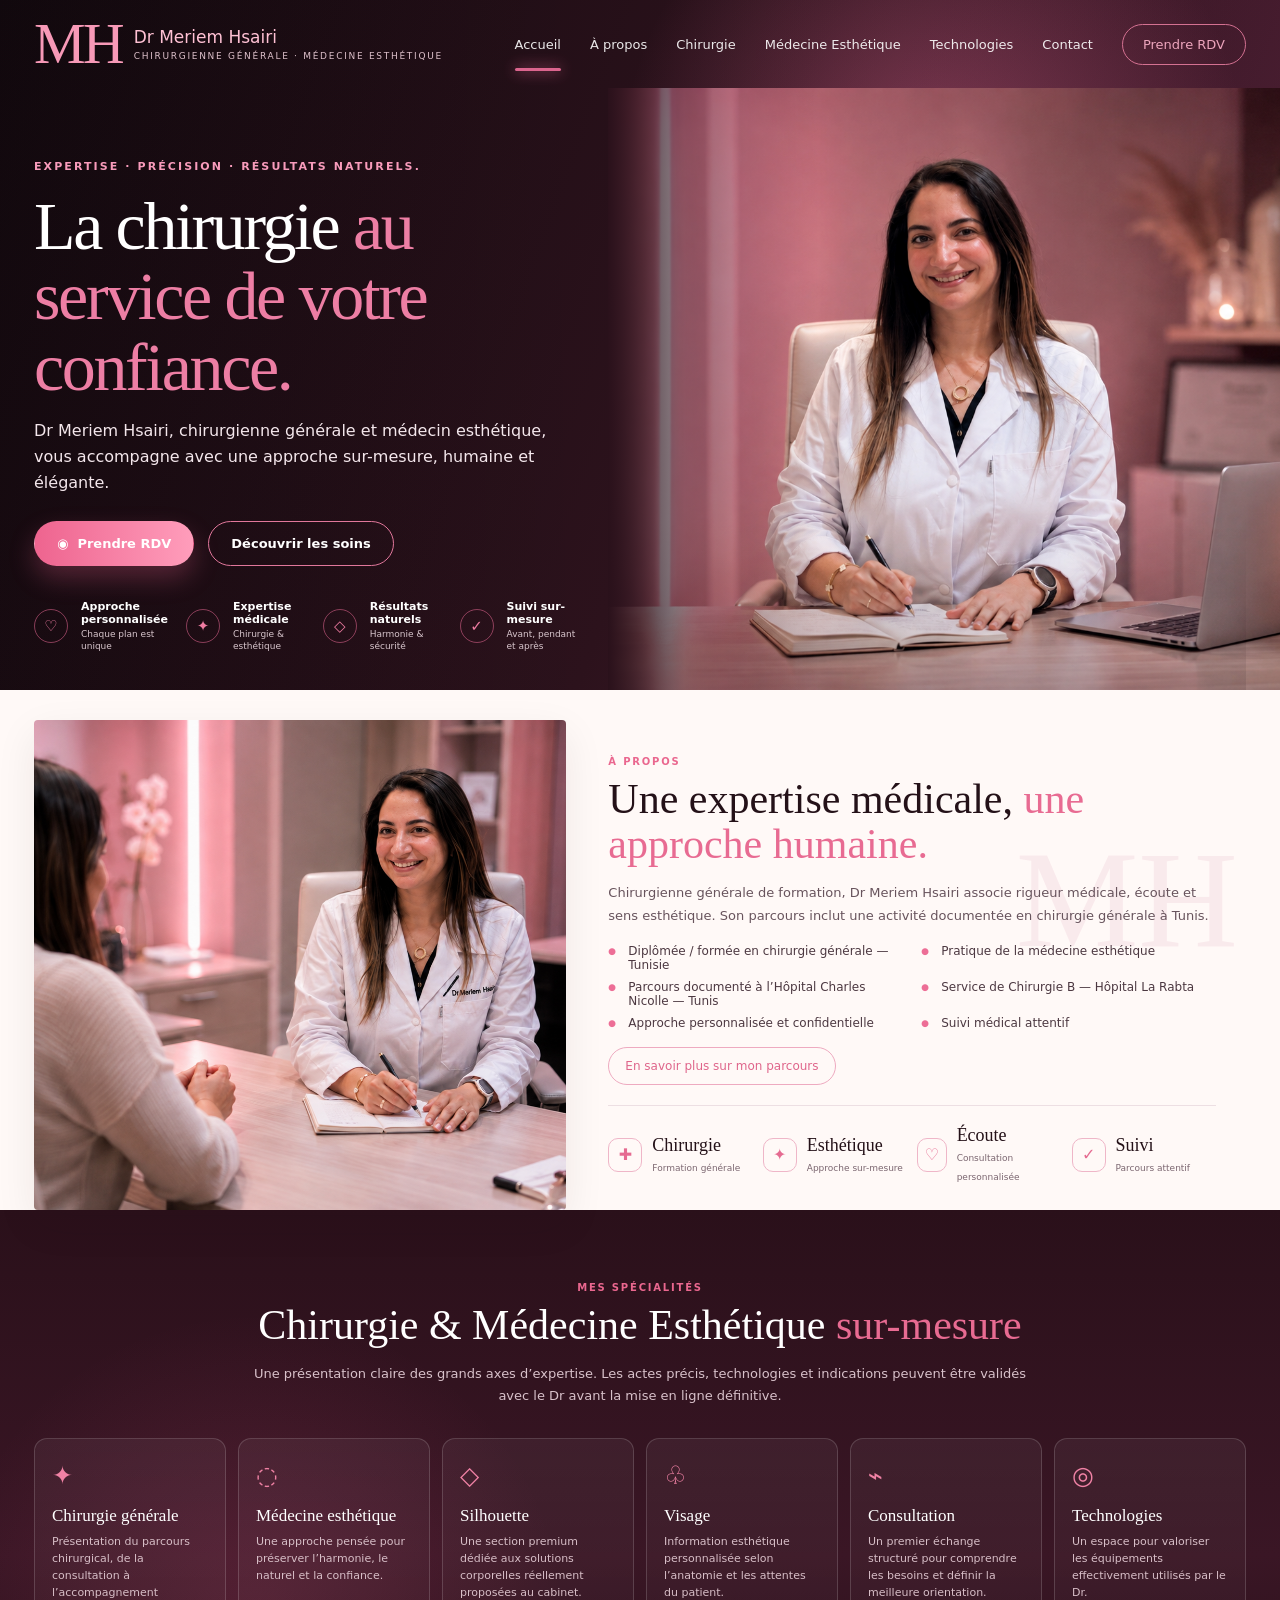
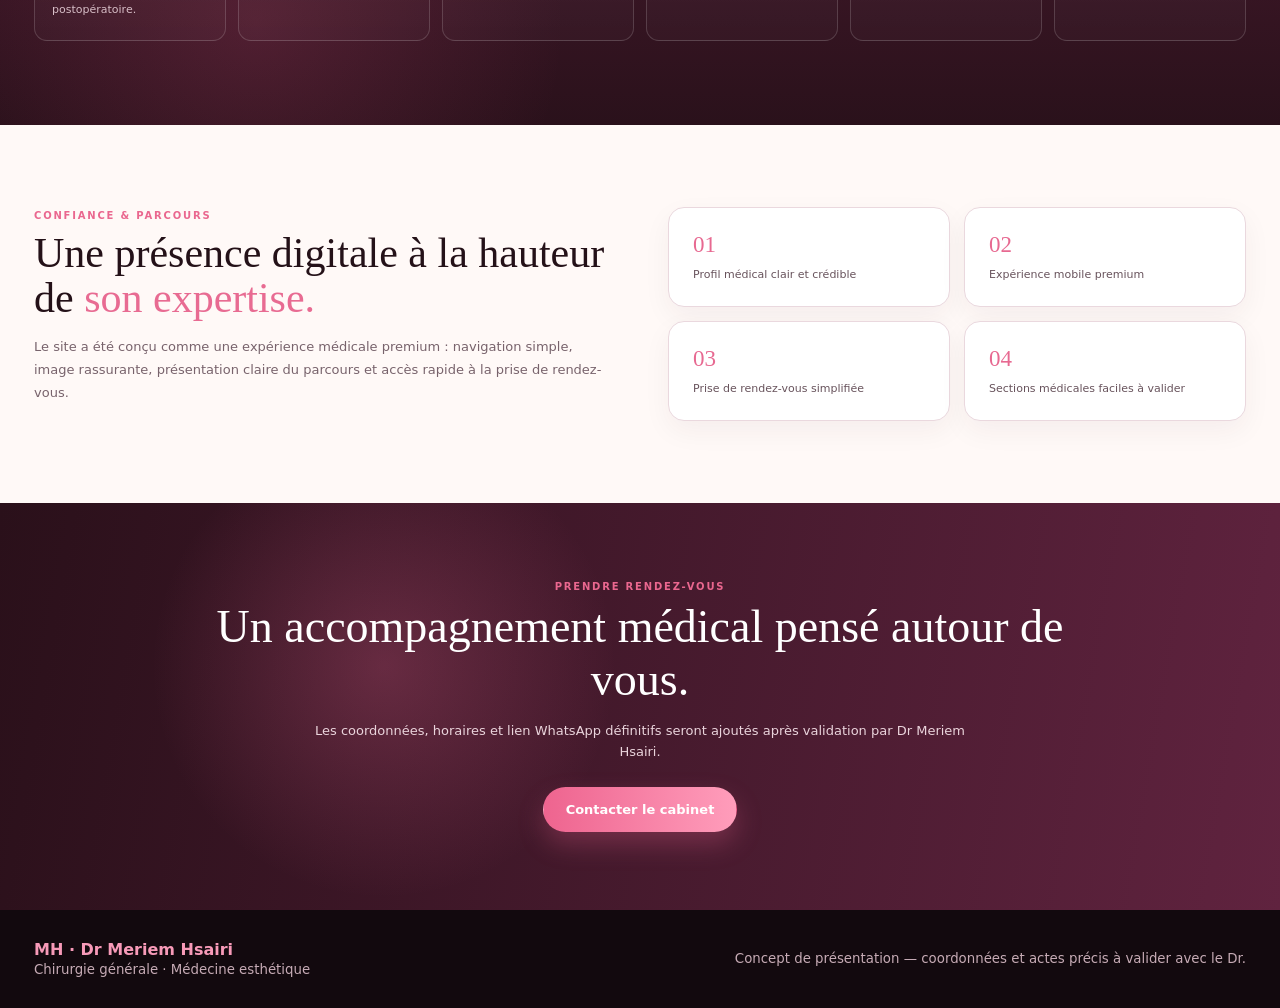
==== index.html @ ee2c2909 "Add Dr Meriem static website" ====
<!doctype html><html lang="fr"><head><meta charset="utf-8" /><meta name="viewport" content="width=device-width,initial-scale=1" /><meta name="theme-color" content="#1b0d13" /><title>Dr Meriem Hsairi — Chirurgie & Médecine Esthétique</title><meta name="description" content="Présentation premium de Dr Meriem Hsairi, chirurgie générale et médecine esthétique." /><style>:root{--bg:#180b11;--wine:#2a101a;--wine2:#3b1626;--pink:#ef6f9b;--pink2:#ff9dbb;--blush:#fff7f5;--ink:#241118;--muted:#79656e;--line:#ead9df}*{box-sizing:border-box}html{scroll-behavior:smooth}body{margin:0;background:var(--blush);color:var(--ink);font-family:Inter,ui-sans-serif,system-ui,-apple-system,BlinkMacSystemFont,"Segoe UI",sans-serif}a{color:inherit;text-decoration:none}button{font:inherit}.serif,h1,h2,h3{font-family:Georgia,"Times New Roman",serif;font-weight:500}.shell{max-width:1420px;margin:auto;padding:0 34px}.hero{min-height:690px;background:radial-gradient(circle at 73% 23%,rgba(239,111,155,.42),transparent 29%),linear-gradient(110deg,#12090e 0%,#2c121c 54%,#5a243c 100%);color:#fff;position:relative;overflow:hidden}.hero:before{content:"";position:absolute;inset:0;background:linear-gradient(90deg,rgba(10,4,8,.15),transparent 48%,rgba(10,4,8,.08));pointer-events:none}.nav{height:88px;display:flex;align-items:center;justify-content:space-between;position:relative;z-index:4}.brand{display:flex;align-items:center;gap:12px}.mh{font:58px/1 Georgia,serif;color:#f799b7;letter-spacing:-.05em}.brand-title{font-size:17px;color:#ffc1d4}.brand-sub{font-size:9px;letter-spacing:.19em;color:#dec1cb;margin-top:4px}.navlinks{display:flex;align-items:center;gap:29px;font-size:13px}.navlinks a{opacity:.9;position:relative}.navlinks a:hover{opacity:1}.navlinks a:first-child:after{content:"";position:absolute;left:0;right:0;bottom:-19px;height:3px;border-radius:99px;background:var(--pink);box-shadow:0 0 14px var(--pink)}.nav-cta{border:1px solid #e47b9d;border-radius:999px;padding:12px 20px;color:#ffb4cc!important}.hero-grid{display:grid;grid-template-columns:.93fr 1.07fr;gap:20px;align-items:end;min-height:602px;position:relative;z-index:2}.hero-copy{padding:60px 0 38px}.eyebrow{font-size:11px;letter-spacing:.19em;text-transform:uppercase;color:#f89bbb;font-weight:800}.hero h1{font-size:68px;line-height:1.03;max-width:640px;margin:18px 0 16px;letter-spacing:-.035em}.hero h1 span{color:#ed7ea4}.lead{font-size:16px;line-height:1.65;color:#f4e7ec;max-width:520px;margin:0}.actions{display:flex;gap:14px;flex-wrap:wrap;margin:24px 0 34px}.btn{border-radius:999px;padding:14px 22px;border:1px solid transparent;cursor:pointer;font-weight:750;font-size:13px;display:inline-flex;align-items:center;justify-content:center;transition:.25s}.btn:hover{transform:translateY(-2px)}.primary{color:white;background:linear-gradient(90deg,#ee648f,#ff9dbb);box-shadow:0 12px 26px rgba(238,100,143,.28)}.outline{border-color:#e1779b;color:white;background:transparent}.proofs{display:grid;grid-template-columns:repeat(4,1fr);gap:8px;max-width:700px}.proof{display:grid;grid-template-columns:38px 1fr;gap:9px;align-items:center;padding-right:10px}.proof-ico{width:34px;height:34px;border-radius:50%;display:grid;place-items:center;border:1px solid rgba(244,111,155,.5);color:#ef7ca2;font-size:15px}.proof b{font-size:11px;display:block;margin-bottom:2px}.proof small{font-size:9px;color:#d8c6cd;line-height:1.35;display:block}.hero-image-wrap{height:602px;position:relative;align-self:end}.hero-image{position:absolute;right:-34px;bottom:0;width:calc(100% + 34px);height:100%;object-fit:cover;object-position:center center;filter:saturate(.96) contrast(1.02)}.hero-image-wrap:after{content:"";position:absolute;inset:0;background:linear-gradient(90deg,#2a111b 0%,rgba(42,17,27,.5) 12%,transparent 33%),linear-gradient(0deg,rgba(20,8,13,.10),transparent 28%)}.about{padding:30px 0 0;background:#fff9f7}.about-grid{display:grid;grid-template-columns:.91fr 1.09fr;gap:42px;align-items:stretch}.consult-card{position:relative;border-radius:4px;overflow:hidden;min-height:390px;box-shadow:0 14px 40px rgba(40,14,25,.08)}.consult-card img{width:100%;height:100%;object-fit:cover;display:block}.about-copy{padding:36px 30px 26px 0;position:relative}.about-copy:after{content:"MH";position:absolute;right:8px;top:100px;font:138px Georgia,serif;color:#efcbd6;opacity:.32;z-index:0}.about-copy>*{position:relative;z-index:1}.kicker{font-size:10px;letter-spacing:.18em;text-transform:uppercase;color:#ea678f;font-weight:850}.about h2,.services h2,.journey h2{font-size:42px;line-height:1.07;margin:10px 0 15px}.pink{color:#e86b92}.about p{font-size:13px;line-height:1.75;color:#68545d;max-width:650px}.checks{display:grid;grid-template-columns:1fr 1fr;gap:8px 18px;margin:17px 0}.check{font-size:12px;padding-left:20px;position:relative;color:#4c3841}.check:before{content:"●";position:absolute;left:0;color:#ed6e96;font-size:9px;top:2px}.mini-cta{border:1px solid #eeaac0;background:transparent;color:#df658b;padding:11px 16px;border-radius:999px;font-size:12px}.about-stats{border-top:1px solid #eddfe3;margin-top:20px;padding-top:19px;display:grid;grid-template-columns:repeat(4,1fr);gap:10px}.mini-stat{display:flex;gap:10px;align-items:center}.mini-stat i{width:34px;height:34px;border:1px solid #efb6c8;border-radius:10px;display:grid;place-items:center;color:#e56b91;font-style:normal}.mini-stat b{font:18px Georgia,serif;display:block}.mini-stat span{font-size:9px;color:#7b6670}.services{background:radial-gradient(circle at 20% 80%,rgba(238,89,139,.16),transparent 28%),linear-gradient(180deg,#2a101a,#3a1625 67%,#2a111b);color:white;padding:72px 0 84px}.services-head{text-align:center;max-width:780px;margin:auto}.services-head p{color:#d8c1ca;font-size:13px;line-height:1.7}.cards{margin-top:30px;display:grid;grid-template-columns:repeat(6,1fr);gap:12px}.card{min-height:190px;border:1px solid rgba(255,255,255,.16);border-radius:13px;padding:22px 17px;background:linear-gradient(180deg,rgba(255,255,255,.05),rgba(255,255,255,.02));transition:.28s}.card:hover{transform:translateY(-6px);border-color:#ef7ca2;box-shadow:0 15px 38px rgba(0,0,0,.17)}.card-icon{font-size:25px;color:#f082a5;margin-bottom:16px}.card h3{font-size:17px;margin:0 0 7px}.card p{font-size:11px;color:#d7bec7;line-height:1.55;margin:0}.journey{padding:82px 0;background:#fff9f7}.journey-grid{display:grid;grid-template-columns:1fr 1fr;gap:56px;align-items:center}.journey p{color:#78636c;line-height:1.75;font-size:13px}.journey-panels{display:grid;grid-template-columns:1fr 1fr;gap:14px}.jpanel{padding:24px;border:1px solid #ead8de;border-radius:16px;background:white;box-shadow:0 10px 28px rgba(55,19,35,.05)}.jpanel b{font:23px Georgia,serif;color:#e76991;display:block;margin-bottom:5px}.jpanel span{font-size:11px;color:#68535c}.cta{padding:78px 30px;text-align:center;color:white;background:radial-gradient(circle at 30% 40%,rgba(245,110,156,.24),transparent 25%),linear-gradient(100deg,#2a101a,#60233f)}.cta h2{font-size:46px;max-width:850px;margin:8px auto 14px}.cta p{max-width:650px;margin:0 auto 24px;color:#ead4dc;line-height:1.65;font-size:13px}.footer{background:#12090e;color:#c6abb5;padding:30px 0}.footer-inner{display:flex;justify-content:space-between;gap:20px;align-items:center}.footer strong{color:#f79ab8}.fade{opacity:0;transform:translateY(22px);transition:.7s ease}.fade.on{opacity:1;transform:none}.modal{position:fixed;inset:0;background:rgba(12,5,9,.72);display:none;align-items:center;justify-content:center;padding:20px;z-index:20}.modal.show{display:flex}.dialog{max-width:460px;background:white;border-radius:24px;padding:30px;box-shadow:0 30px 90px rgba(0,0,0,.4)}.dialog h3{font-size:29px;margin:8px 0}.dialog p{color:#725d66;line-height:1.65;font-size:13px}@media(max-width:1100px){.navlinks a:not(.nav-cta){display:none}.hero-grid{grid-template-columns:1fr 1fr}.hero h1{font-size:56px}.proofs{grid-template-columns:1fr 1fr}.cards{grid-template-columns:repeat(3,1fr)}}@media(max-width:780px){.shell{padding:0 18px}.nav{height:76px}.mh{font-size:44px}.brand-title{font-size:14px}.brand-sub{font-size:7px}.hero-grid{grid-template-columns:1fr;min-height:auto}.hero-copy{padding:45px 0 10px}.hero h1{font-size:48px}.hero-image-wrap{height:480px;margin:0 -18px}.hero-image{right:0;width:100%;object-position:center center}.hero-image-wrap:after{background:linear-gradient(0deg,rgba(21,8,14,.28),transparent 28%)}.about{padding-top:18px}.about-grid,.journey-grid{grid-template-columns:1fr}.about-copy{padding:20px 0 35px}.about-copy:after{font-size:100px;right:0}.checks{grid-template-columns:1fr}.about-stats{grid-template-columns:1fr 1fr}.cards{grid-template-columns:1fr 1fr}.footer-inner{flex-direction:column;align-items:flex-start}}@media(max-width:520px){.nav-cta{padding:10px 13px;font-size:11px}.hero h1{font-size:43px}.lead{font-size:14px}.proofs{grid-template-columns:1fr 1fr}.proof{grid-template-columns:30px 1fr}.proof-ico{width:30px;height:30px}.hero-image-wrap{height:390px}.about h2,.services h2,.journey h2{font-size:36px}.cards{grid-template-columns:1fr}.cta h2{font-size:38px}}</style></head><body><header class="hero" id="accueil"><div class="shell"><nav class="nav"><div class="brand"><div class="mh">MH</div><div><div class="brand-title">Dr Meriem Hsairi</div><div class="brand-sub">CHIRURGIENNE GÉNÉRALE · MÉDECINE ESTHÉTIQUE</div></div></div><div class="navlinks"><a href="#accueil">Accueil</a><a href="#apropos">À propos</a><a href="#expertise">Chirurgie</a><a href="#expertise">Médecine Esthétique</a><a href="#parcours">Technologies</a><a href="#contact">Contact</a><a class="nav-cta" href="#contact">Prendre RDV</a></div></nav><div class="hero-grid"><div class="hero-copy fade"><div class="eyebrow">Expertise · précision · résultats naturels.</div><h1>La chirurgie <span>au service de votre confiance.</span></h1><p class="lead">Dr Meriem Hsairi, chirurgienne générale et médecin esthétique, vous accompagne avec une approche sur-mesure, humaine et élégante.</p><div class="actions"><button class="btn primary" onclick="openContact()">◉&nbsp; Prendre RDV</button><a class="btn outline" href="#expertise">Découvrir les soins</a></div><div class="proofs"><div class="proof"><div class="proof-ico">♡</div><div><b>Approche personnalisée</b><small>Chaque plan est unique</small></div></div><div class="proof"><div class="proof-ico">✦</div><div><b>Expertise médicale</b><small>Chirurgie & esthétique</small></div></div><div class="proof"><div class="proof-ico">◇</div><div><b>Résultats naturels</b><small>Harmonie & sécurité</small></div></div><div class="proof"><div class="proof-ico">✓</div><div><b>Suivi sur-mesure</b><small>Avant, pendant et après</small></div></div></div></div><div class="hero-image-wrap"><img id="heroPhoto" class="hero-image" src="/assets/dr-meriem-hero.png" alt="Dr Meriem Hsairi dans un cabinet médical premium" fetchpriority="high" decoding="async"></div></div></div></header><section class="about" id="apropos"><div class="shell about-grid fade"><div class="consult-card"><img id="consultPhoto" src="/assets/dr-meriem-consultation.png" alt="Dr Meriem Hsairi en consultation" loading="lazy" decoding="async"></div><div class="about-copy"><div class="kicker">À propos</div><h2>Une expertise médicale, <span class="pink">une approche humaine.</span></h2><p>Chirurgienne générale de formation, Dr Meriem Hsairi associe rigueur médicale, écoute et sens esthétique. Son parcours inclut une activité documentée en chirurgie générale à Tunis.</p><div class="checks"><div class="check">Diplômée / formée en chirurgie générale — Tunisie</div><div class="check">Pratique de la médecine esthétique</div><div class="check">Parcours documenté à l’Hôpital Charles Nicolle — Tunis</div><div class="check">Service de Chirurgie B — Hôpital La Rabta</div><div class="check">Approche personnalisée et confidentielle</div><div class="check">Suivi médical attentif</div></div><button class="mini-cta" onclick="openContact()">En savoir plus sur mon parcours</button><div class="about-stats"><div class="mini-stat"><i>✚</i><div><b>Chirurgie</b><span>Formation générale</span></div></div><div class="mini-stat"><i>✦</i><div><b>Esthétique</b><span>Approche sur-mesure</span></div></div><div class="mini-stat"><i>♡</i><div><b>Écoute</b><span>Consultation personnalisée</span></div></div><div class="mini-stat"><i>✓</i><div><b>Suivi</b><span>Parcours attentif</span></div></div></div></div></div></section><section class="services" id="expertise"><div class="shell"><div class="services-head fade"><div class="kicker">Mes spécialités</div><h2>Chirurgie & Médecine Esthétique <span class="pink">sur-mesure</span></h2><p>Une présentation claire des grands axes d’expertise. Les actes précis, technologies et indications peuvent être validés avec le Dr avant la mise en ligne définitive.</p></div><div class="cards fade"><div class="card"><div class="card-icon">✦</div><h3>Chirurgie générale</h3><p>Présentation du parcours chirurgical, de la consultation à l’accompagnement postopératoire.</p></div><div class="card"><div class="card-icon">◌</div><h3>Médecine esthétique</h3><p>Une approche pensée pour préserver l’harmonie, le naturel et la confiance.</p></div><div class="card"><div class="card-icon">◇</div><h3>Silhouette</h3><p>Une section premium dédiée aux solutions corporelles réellement proposées au cabinet.</p></div><div class="card"><div class="card-icon">♧</div><h3>Visage</h3><p>Information esthétique personnalisée selon l’anatomie et les attentes du patient.</p></div><div class="card"><div class="card-icon">⌁</div><h3>Consultation</h3><p>Un premier échange structuré pour comprendre les besoins et définir la meilleure orientation.</p></div><div class="card"><div class="card-icon">◎</div><h3>Technologies</h3><p>Un espace pour valoriser les équipements effectivement utilisés par le Dr.</p></div></div></div></section><section class="journey" id="parcours"><div class="shell journey-grid fade"><div><div class="kicker">Confiance & parcours</div><h2>Une présence digitale à la hauteur de <span class="pink">son expertise.</span></h2><p>Le site a été conçu comme une expérience médicale premium : navigation simple, image rassurante, présentation claire du parcours et accès rapide à la prise de rendez-vous.</p></div><div class="journey-panels"><div class="jpanel"><b>01</b><span>Profil médical clair et crédible</span></div><div class="jpanel"><b>02</b><span>Expérience mobile premium</span></div><div class="jpanel"><b>03</b><span>Prise de rendez-vous simplifiée</span></div><div class="jpanel"><b>04</b><span>Sections médicales faciles à valider</span></div></div></div></section><section class="cta" id="contact"><div class="fade"><div class="kicker">Prendre rendez-vous</div><h2>Un accompagnement médical pensé autour de vous.</h2><p>Les coordonnées, horaires et lien WhatsApp définitifs seront ajoutés après validation par Dr Meriem Hsairi.</p><button class="btn primary" onclick="openContact()">Contacter le cabinet</button></div></section><footer class="footer"><div class="shell footer-inner"><div><strong>MH · Dr Meriem Hsairi</strong><br><small>Chirurgie générale · Médecine esthétique</small></div><small>Concept de présentation — coordonnées et actes précis à valider avec le Dr.</small></div></footer><div class="modal" id="modal" onclick="if(event.target===this)closeContact()"><div class="dialog"><div class="kicker">Rendez-vous</div><h3>Coordonnées à confirmer</h3><p>Le numéro WhatsApp, le téléphone, l’adresse du cabinet et les horaires seront activés dès validation par Dr Meriem Hsairi.</p><button class="btn primary" onclick="closeContact()">Fermer</button></div></div><script>function openContact(){document.getElementById('modal').classList.add('show')}function closeContact(){document.getElementById('modal').classList.remove('show')}const io=new IntersectionObserver(es=>es.forEach(e=>{if(e.isIntersecting)e.target.classList.add('on')}),{threshold:.12});document.querySelectorAll('.fade').forEach(el=>io.observe(el));</script></body></html>
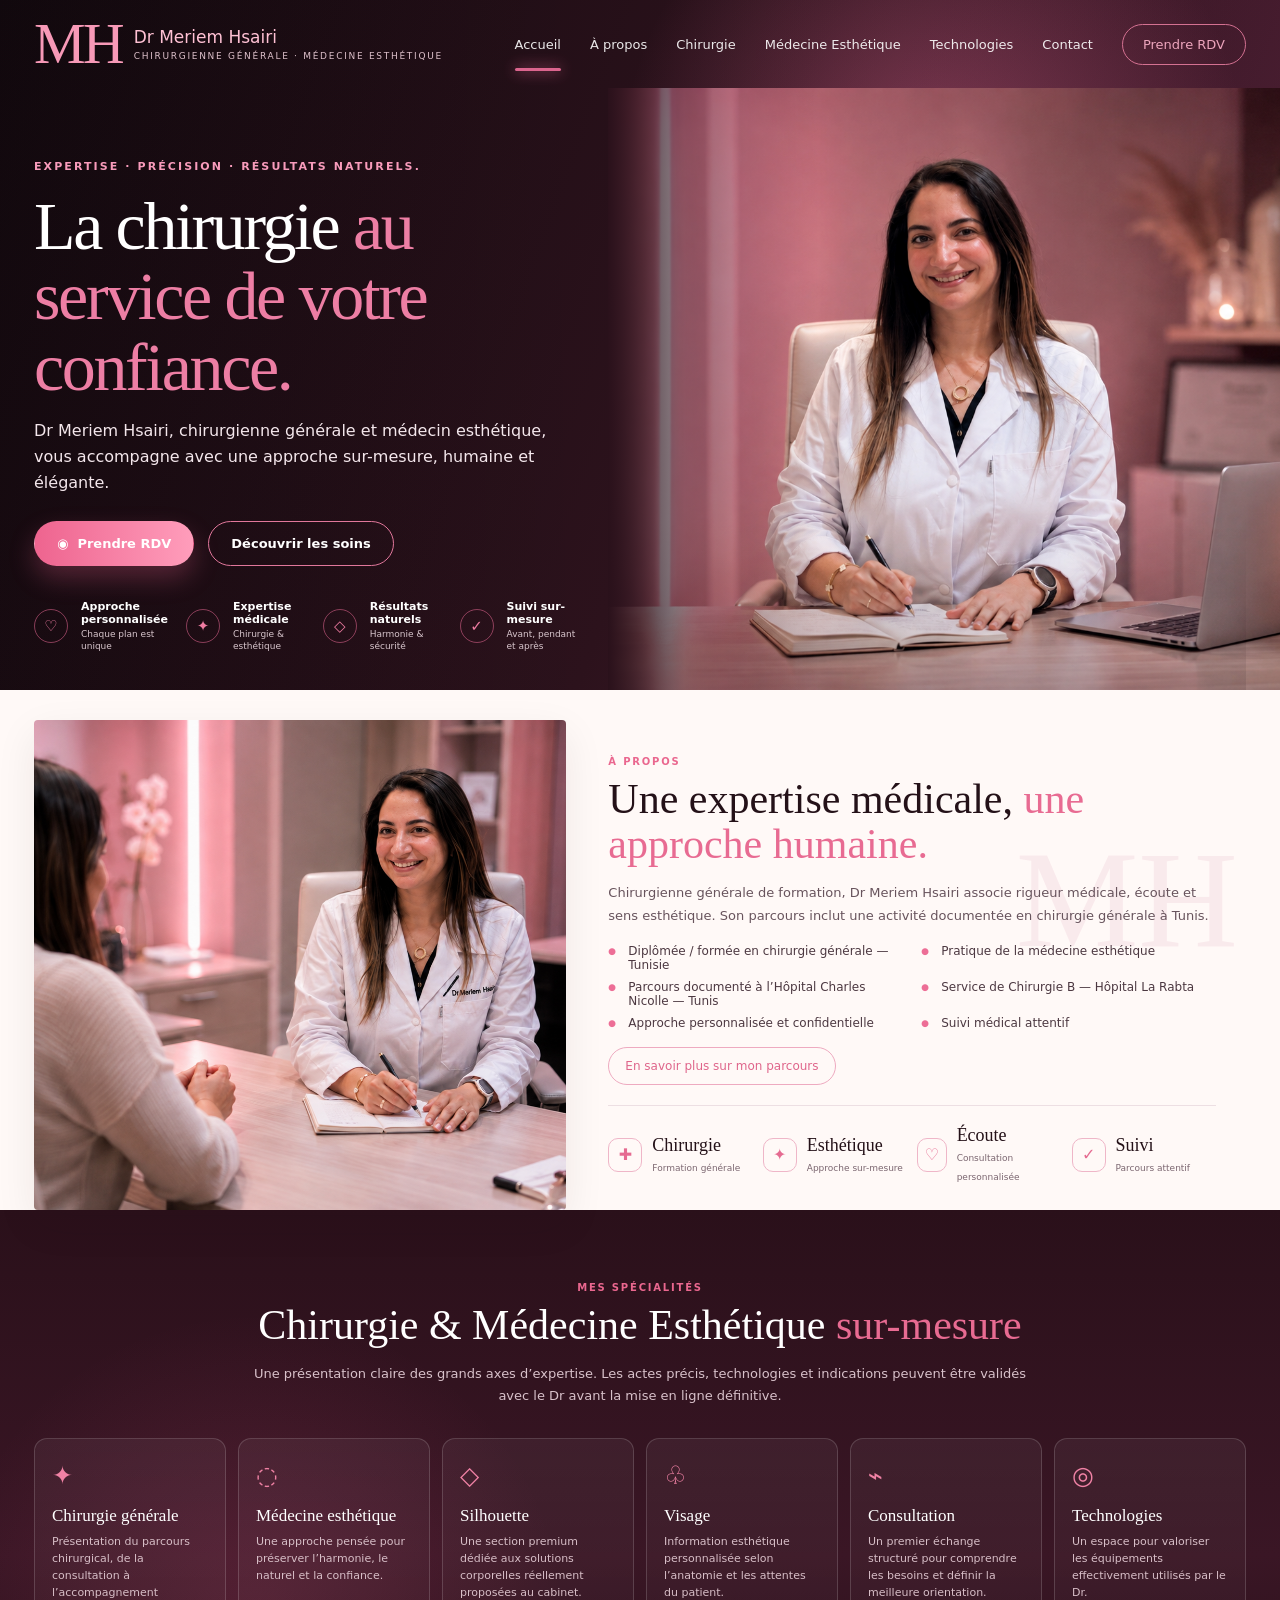
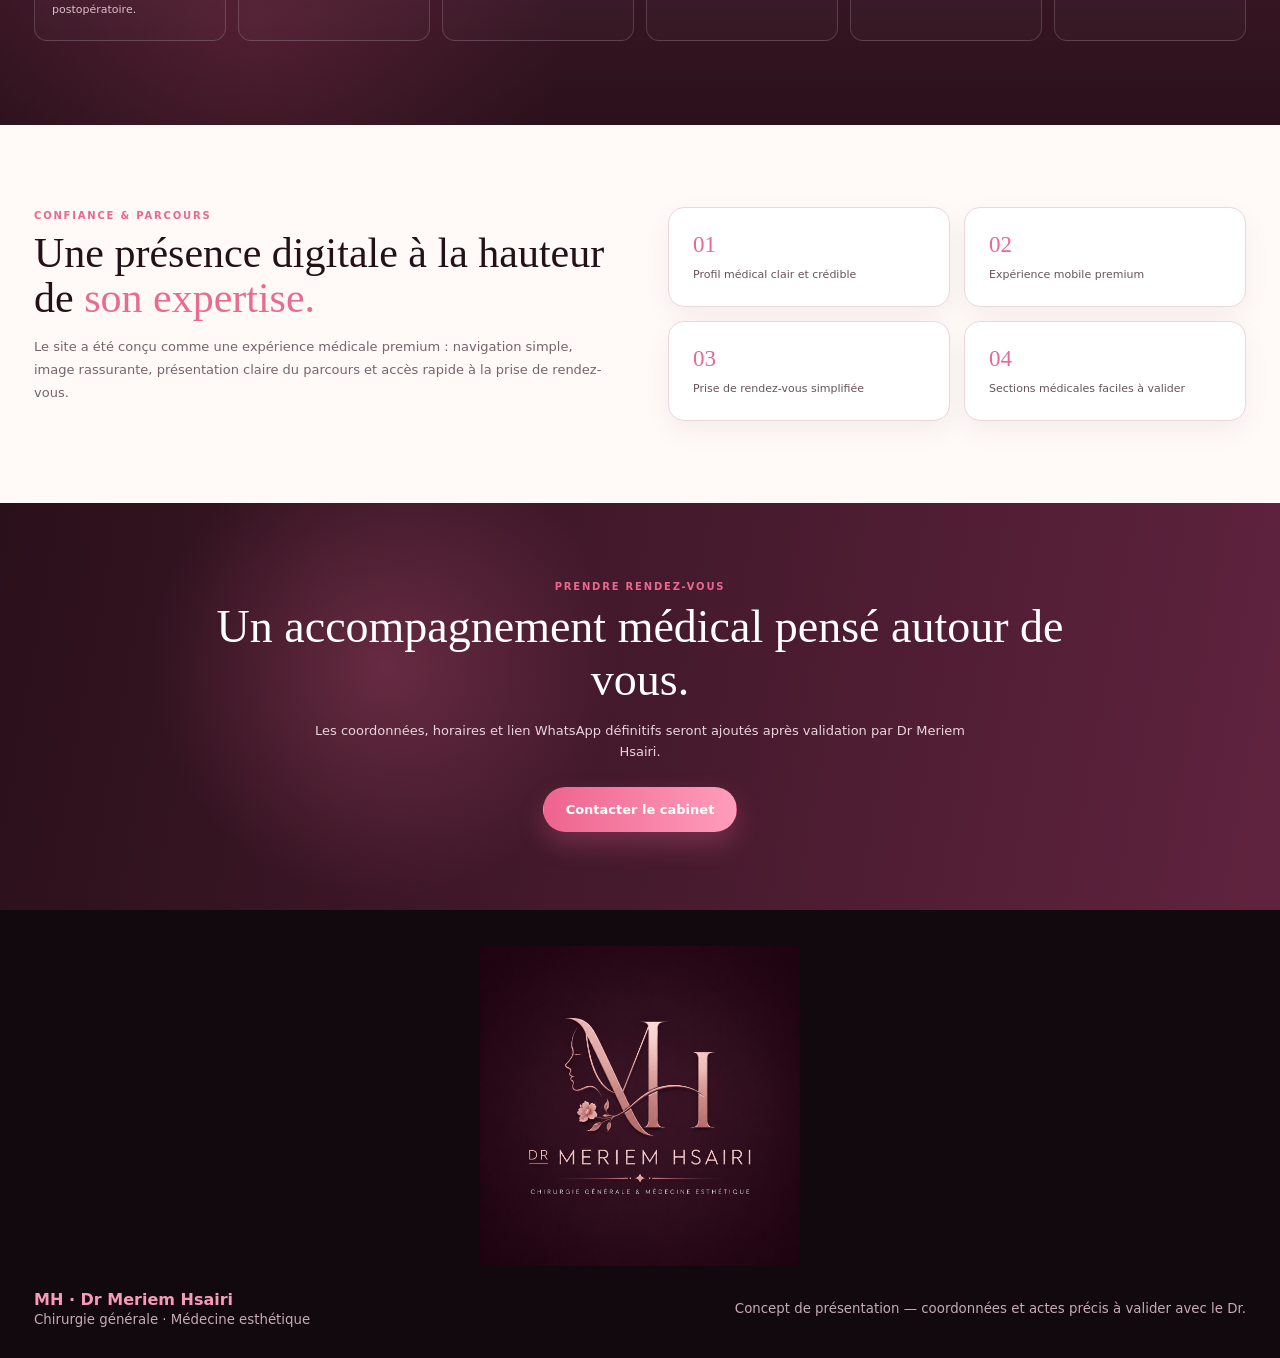
==== commit 8fadd184: "Add footer logo" ====
--- a/index.html
+++ b/index.html
@@ -1 +1 @@
-<!doctype html><html lang="fr"><head><meta charset="utf-8" /><meta name="viewport" content="width=device-width,initial-scale=1" /><meta name="theme-color" content="#1b0d13" /><title>Dr Meriem Hsairi — Chirurgie & Médecine Esthétique</title><meta name="description" content="Présentation premium de Dr Meriem Hsairi, chirurgie générale et médecine esthétique." /><style>:root{--bg:#180b11;--wine:#2a101a;--wine2:#3b1626;--pink:#ef6f9b;--pink2:#ff9dbb;--blush:#fff7f5;--ink:#241118;--muted:#79656e;--line:#ead9df}*{box-sizing:border-box}html{scroll-behavior:smooth}body{margin:0;background:var(--blush);color:var(--ink);font-family:Inter,ui-sans-serif,system-ui,-apple-system,BlinkMacSystemFont,"Segoe UI",sans-serif}a{color:inherit;text-decoration:none}button{font:inherit}.serif,h1,h2,h3{font-family:Georgia,"Times New Roman",serif;font-weight:500}.shell{max-width:1420px;margin:auto;padding:0 34px}.hero{min-height:690px;background:radial-gradient(circle at 73% 23%,rgba(239,111,155,.42),transparent 29%),linear-gradient(110deg,#12090e 0%,#2c121c 54%,#5a243c 100%);color:#fff;position:relative;overflow:hidden}.hero:before{content:"";position:absolute;inset:0;background:linear-gradient(90deg,rgba(10,4,8,.15),transparent 48%,rgba(10,4,8,.08));pointer-events:none}.nav{height:88px;display:flex;align-items:center;justify-content:space-between;position:relative;z-index:4}.brand{display:flex;align-items:center;gap:12px}.mh{font:58px/1 Georgia,serif;color:#f799b7;letter-spacing:-.05em}.brand-title{font-size:17px;color:#ffc1d4}.brand-sub{font-size:9px;letter-spacing:.19em;color:#dec1cb;margin-top:4px}.navlinks{display:flex;align-items:center;gap:29px;font-size:13px}.navlinks a{opacity:.9;position:relative}.navlinks a:hover{opacity:1}.navlinks a:first-child:after{content:"";position:absolute;left:0;right:0;bottom:-19px;height:3px;border-radius:99px;background:var(--pink);box-shadow:0 0 14px var(--pink)}.nav-cta{border:1px solid #e47b9d;border-radius:999px;padding:12px 20px;color:#ffb4cc!important}.hero-grid{display:grid;grid-template-columns:.93fr 1.07fr;gap:20px;align-items:end;min-height:602px;position:relative;z-index:2}.hero-copy{padding:60px 0 38px}.eyebrow{font-size:11px;letter-spacing:.19em;text-transform:uppercase;color:#f89bbb;font-weight:800}.hero h1{font-size:68px;line-height:1.03;max-width:640px;margin:18px 0 16px;letter-spacing:-.035em}.hero h1 span{color:#ed7ea4}.lead{font-size:16px;line-height:1.65;color:#f4e7ec;max-width:520px;margin:0}.actions{display:flex;gap:14px;flex-wrap:wrap;margin:24px 0 34px}.btn{border-radius:999px;padding:14px 22px;border:1px solid transparent;cursor:pointer;font-weight:750;font-size:13px;display:inline-flex;align-items:center;justify-content:center;transition:.25s}.btn:hover{transform:translateY(-2px)}.primary{color:white;background:linear-gradient(90deg,#ee648f,#ff9dbb);box-shadow:0 12px 26px rgba(238,100,143,.28)}.outline{border-color:#e1779b;color:white;background:transparent}.proofs{display:grid;grid-template-columns:repeat(4,1fr);gap:8px;max-width:700px}.proof{display:grid;grid-template-columns:38px 1fr;gap:9px;align-items:center;padding-right:10px}.proof-ico{width:34px;height:34px;border-radius:50%;display:grid;place-items:center;border:1px solid rgba(244,111,155,.5);color:#ef7ca2;font-size:15px}.proof b{font-size:11px;display:block;margin-bottom:2px}.proof small{font-size:9px;color:#d8c6cd;line-height:1.35;display:block}.hero-image-wrap{height:602px;position:relative;align-self:end}.hero-image{position:absolute;right:-34px;bottom:0;width:calc(100% + 34px);height:100%;object-fit:cover;object-position:center center;filter:saturate(.96) contrast(1.02)}.hero-image-wrap:after{content:"";position:absolute;inset:0;background:linear-gradient(90deg,#2a111b 0%,rgba(42,17,27,.5) 12%,transparent 33%),linear-gradient(0deg,rgba(20,8,13,.10),transparent 28%)}.about{padding:30px 0 0;background:#fff9f7}.about-grid{display:grid;grid-template-columns:.91fr 1.09fr;gap:42px;align-items:stretch}.consult-card{position:relative;border-radius:4px;overflow:hidden;min-height:390px;box-shadow:0 14px 40px rgba(40,14,25,.08)}.consult-card img{width:100%;height:100%;object-fit:cover;display:block}.about-copy{padding:36px 30px 26px 0;position:relative}.about-copy:after{content:"MH";position:absolute;right:8px;top:100px;font:138px Georgia,serif;color:#efcbd6;opacity:.32;z-index:0}.about-copy>*{position:relative;z-index:1}.kicker{font-size:10px;letter-spacing:.18em;text-transform:uppercase;color:#ea678f;font-weight:850}.about h2,.services h2,.journey h2{font-size:42px;line-height:1.07;margin:10px 0 15px}.pink{color:#e86b92}.about p{font-size:13px;line-height:1.75;color:#68545d;max-width:650px}.checks{display:grid;grid-template-columns:1fr 1fr;gap:8px 18px;margin:17px 0}.check{font-size:12px;padding-left:20px;position:relative;color:#4c3841}.check:before{content:"●";position:absolute;left:0;color:#ed6e96;font-size:9px;top:2px}.mini-cta{border:1px solid #eeaac0;background:transparent;color:#df658b;padding:11px 16px;border-radius:999px;font-size:12px}.about-stats{border-top:1px solid #eddfe3;margin-top:20px;padding-top:19px;display:grid;grid-template-columns:repeat(4,1fr);gap:10px}.mini-stat{display:flex;gap:10px;align-items:center}.mini-stat i{width:34px;height:34px;border:1px solid #efb6c8;border-radius:10px;display:grid;place-items:center;color:#e56b91;font-style:normal}.mini-stat b{font:18px Georgia,serif;display:block}.mini-stat span{font-size:9px;color:#7b6670}.services{background:radial-gradient(circle at 20% 80%,rgba(238,89,139,.16),transparent 28%),linear-gradient(180deg,#2a101a,#3a1625 67%,#2a111b);color:white;padding:72px 0 84px}.services-head{text-align:center;max-width:780px;margin:auto}.services-head p{color:#d8c1ca;font-size:13px;line-height:1.7}.cards{margin-top:30px;display:grid;grid-template-columns:repeat(6,1fr);gap:12px}.card{min-height:190px;border:1px solid rgba(255,255,255,.16);border-radius:13px;padding:22px 17px;background:linear-gradient(180deg,rgba(255,255,255,.05),rgba(255,255,255,.02));transition:.28s}.card:hover{transform:translateY(-6px);border-color:#ef7ca2;box-shadow:0 15px 38px rgba(0,0,0,.17)}.card-icon{font-size:25px;color:#f082a5;margin-bottom:16px}.card h3{font-size:17px;margin:0 0 7px}.card p{font-size:11px;color:#d7bec7;line-height:1.55;margin:0}.journey{padding:82px 0;background:#fff9f7}.journey-grid{display:grid;grid-template-columns:1fr 1fr;gap:56px;align-items:center}.journey p{color:#78636c;line-height:1.75;font-size:13px}.journey-panels{display:grid;grid-template-columns:1fr 1fr;gap:14px}.jpanel{padding:24px;border:1px solid #ead8de;border-radius:16px;background:white;box-shadow:0 10px 28px rgba(55,19,35,.05)}.jpanel b{font:23px Georgia,serif;color:#e76991;display:block;margin-bottom:5px}.jpanel span{font-size:11px;color:#68535c}.cta{padding:78px 30px;text-align:center;color:white;background:radial-gradient(circle at 30% 40%,rgba(245,110,156,.24),transparent 25%),linear-gradient(100deg,#2a101a,#60233f)}.cta h2{font-size:46px;max-width:850px;margin:8px auto 14px}.cta p{max-width:650px;margin:0 auto 24px;color:#ead4dc;line-height:1.65;font-size:13px}.footer{background:#12090e;color:#c6abb5;padding:30px 0}.footer-inner{display:flex;justify-content:space-between;gap:20px;align-items:center}.footer strong{color:#f79ab8}.fade{opacity:0;transform:translateY(22px);transition:.7s ease}.fade.on{opacity:1;transform:none}.modal{position:fixed;inset:0;background:rgba(12,5,9,.72);display:none;align-items:center;justify-content:center;padding:20px;z-index:20}.modal.show{display:flex}.dialog{max-width:460px;background:white;border-radius:24px;padding:30px;box-shadow:0 30px 90px rgba(0,0,0,.4)}.dialog h3{font-size:29px;margin:8px 0}.dialog p{color:#725d66;line-height:1.65;font-size:13px}@media(max-width:1100px){.navlinks a:not(.nav-cta){display:none}.hero-grid{grid-template-columns:1fr 1fr}.hero h1{font-size:56px}.proofs{grid-template-columns:1fr 1fr}.cards{grid-template-columns:repeat(3,1fr)}}@media(max-width:780px){.shell{padding:0 18px}.nav{height:76px}.mh{font-size:44px}.brand-title{font-size:14px}.brand-sub{font-size:7px}.hero-grid{grid-template-columns:1fr;min-height:auto}.hero-copy{padding:45px 0 10px}.hero h1{font-size:48px}.hero-image-wrap{height:480px;margin:0 -18px}.hero-image{right:0;width:100%;object-position:center center}.hero-image-wrap:after{background:linear-gradient(0deg,rgba(21,8,14,.28),transparent 28%)}.about{padding-top:18px}.about-grid,.journey-grid{grid-template-columns:1fr}.about-copy{padding:20px 0 35px}.about-copy:after{font-size:100px;right:0}.checks{grid-template-columns:1fr}.about-stats{grid-template-columns:1fr 1fr}.cards{grid-template-columns:1fr 1fr}.footer-inner{flex-direction:column;align-items:flex-start}}@media(max-width:520px){.nav-cta{padding:10px 13px;font-size:11px}.hero h1{font-size:43px}.lead{font-size:14px}.proofs{grid-template-columns:1fr 1fr}.proof{grid-template-columns:30px 1fr}.proof-ico{width:30px;height:30px}.hero-image-wrap{height:390px}.about h2,.services h2,.journey h2{font-size:36px}.cards{grid-template-columns:1fr}.cta h2{font-size:38px}}</style></head><body><header class="hero" id="accueil"><div class="shell"><nav class="nav"><div class="brand"><div class="mh">MH</div><div><div class="brand-title">Dr Meriem Hsairi</div><div class="brand-sub">CHIRURGIENNE GÉNÉRALE · MÉDECINE ESTHÉTIQUE</div></div></div><div class="navlinks"><a href="#accueil">Accueil</a><a href="#apropos">À propos</a><a href="#expertise">Chirurgie</a><a href="#expertise">Médecine Esthétique</a><a href="#parcours">Technologies</a><a href="#contact">Contact</a><a class="nav-cta" href="#contact">Prendre RDV</a></div></nav><div class="hero-grid"><div class="hero-copy fade"><div class="eyebrow">Expertise · précision · résultats naturels.</div><h1>La chirurgie <span>au service de votre confiance.</span></h1><p class="lead">Dr Meriem Hsairi, chirurgienne générale et médecin esthétique, vous accompagne avec une approche sur-mesure, humaine et élégante.</p><div class="actions"><button class="btn primary" onclick="openContact()">◉&nbsp; Prendre RDV</button><a class="btn outline" href="#expertise">Découvrir les soins</a></div><div class="proofs"><div class="proof"><div class="proof-ico">♡</div><div><b>Approche personnalisée</b><small>Chaque plan est unique</small></div></div><div class="proof"><div class="proof-ico">✦</div><div><b>Expertise médicale</b><small>Chirurgie & esthétique</small></div></div><div class="proof"><div class="proof-ico">◇</div><div><b>Résultats naturels</b><small>Harmonie & sécurité</small></div></div><div class="proof"><div class="proof-ico">✓</div><div><b>Suivi sur-mesure</b><small>Avant, pendant et après</small></div></div></div></div><div class="hero-image-wrap"><img id="heroPhoto" class="hero-image" src="/assets/dr-meriem-hero.png" alt="Dr Meriem Hsairi dans un cabinet médical premium" fetchpriority="high" decoding="async"></div></div></div></header><section class="about" id="apropos"><div class="shell about-grid fade"><div class="consult-card"><img id="consultPhoto" src="/assets/dr-meriem-consultation.png" alt="Dr Meriem Hsairi en consultation" loading="lazy" decoding="async"></div><div class="about-copy"><div class="kicker">À propos</div><h2>Une expertise médicale, <span class="pink">une approche humaine.</span></h2><p>Chirurgienne générale de formation, Dr Meriem Hsairi associe rigueur médicale, écoute et sens esthétique. Son parcours inclut une activité documentée en chirurgie générale à Tunis.</p><div class="checks"><div class="check">Diplômée / formée en chirurgie générale — Tunisie</div><div class="check">Pratique de la médecine esthétique</div><div class="check">Parcours documenté à l’Hôpital Charles Nicolle — Tunis</div><div class="check">Service de Chirurgie B — Hôpital La Rabta</div><div class="check">Approche personnalisée et confidentielle</div><div class="check">Suivi médical attentif</div></div><button class="mini-cta" onclick="openContact()">En savoir plus sur mon parcours</button><div class="about-stats"><div class="mini-stat"><i>✚</i><div><b>Chirurgie</b><span>Formation générale</span></div></div><div class="mini-stat"><i>✦</i><div><b>Esthétique</b><span>Approche sur-mesure</span></div></div><div class="mini-stat"><i>♡</i><div><b>Écoute</b><span>Consultation personnalisée</span></div></div><div class="mini-stat"><i>✓</i><div><b>Suivi</b><span>Parcours attentif</span></div></div></div></div></div></section><section class="services" id="expertise"><div class="shell"><div class="services-head fade"><div class="kicker">Mes spécialités</div><h2>Chirurgie & Médecine Esthétique <span class="pink">sur-mesure</span></h2><p>Une présentation claire des grands axes d’expertise. Les actes précis, technologies et indications peuvent être validés avec le Dr avant la mise en ligne définitive.</p></div><div class="cards fade"><div class="card"><div class="card-icon">✦</div><h3>Chirurgie générale</h3><p>Présentation du parcours chirurgical, de la consultation à l’accompagnement postopératoire.</p></div><div class="card"><div class="card-icon">◌</div><h3>Médecine esthétique</h3><p>Une approche pensée pour préserver l’harmonie, le naturel et la confiance.</p></div><div class="card"><div class="card-icon">◇</div><h3>Silhouette</h3><p>Une section premium dédiée aux solutions corporelles réellement proposées au cabinet.</p></div><div class="card"><div class="card-icon">♧</div><h3>Visage</h3><p>Information esthétique personnalisée selon l’anatomie et les attentes du patient.</p></div><div class="card"><div class="card-icon">⌁</div><h3>Consultation</h3><p>Un premier échange structuré pour comprendre les besoins et définir la meilleure orientation.</p></div><div class="card"><div class="card-icon">◎</div><h3>Technologies</h3><p>Un espace pour valoriser les équipements effectivement utilisés par le Dr.</p></div></div></div></section><section class="journey" id="parcours"><div class="shell journey-grid fade"><div><div class="kicker">Confiance & parcours</div><h2>Une présence digitale à la hauteur de <span class="pink">son expertise.</span></h2><p>Le site a été conçu comme une expérience médicale premium : navigation simple, image rassurante, présentation claire du parcours et accès rapide à la prise de rendez-vous.</p></div><div class="journey-panels"><div class="jpanel"><b>01</b><span>Profil médical clair et crédible</span></div><div class="jpanel"><b>02</b><span>Expérience mobile premium</span></div><div class="jpanel"><b>03</b><span>Prise de rendez-vous simplifiée</span></div><div class="jpanel"><b>04</b><span>Sections médicales faciles à valider</span></div></div></div></section><section class="cta" id="contact"><div class="fade"><div class="kicker">Prendre rendez-vous</div><h2>Un accompagnement médical pensé autour de vous.</h2><p>Les coordonnées, horaires et lien WhatsApp définitifs seront ajoutés après validation par Dr Meriem Hsairi.</p><button class="btn primary" onclick="openContact()">Contacter le cabinet</button></div></section><footer class="footer"><div class="shell footer-inner"><div><strong>MH · Dr Meriem Hsairi</strong><br><small>Chirurgie générale · Médecine esthétique</small></div><small>Concept de présentation — coordonnées et actes précis à valider avec le Dr.</small></div></footer><div class="modal" id="modal" onclick="if(event.target===this)closeContact()"><div class="dialog"><div class="kicker">Rendez-vous</div><h3>Coordonnées à confirmer</h3><p>Le numéro WhatsApp, le téléphone, l’adresse du cabinet et les horaires seront activés dès validation par Dr Meriem Hsairi.</p><button class="btn primary" onclick="closeContact()">Fermer</button></div></div><script>function openContact(){document.getElementById('modal').classList.add('show')}function closeContact(){document.getElementById('modal').classList.remove('show')}const io=new IntersectionObserver(es=>es.forEach(e=>{if(e.isIntersecting)e.target.classList.add('on')}),{threshold:.12});document.querySelectorAll('.fade').forEach(el=>io.observe(el));</script></body></html>+<!doctype html><html lang="fr"><head><meta charset="utf-8" /><meta name="viewport" content="width=device-width,initial-scale=1" /><meta name="theme-color" content="#1b0d13" /><title>Dr Meriem Hsairi — Chirurgie & Médecine Esthétique</title><meta name="description" content="Présentation premium de Dr Meriem Hsairi, chirurgie générale et médecine esthétique." /><style>:root{--bg:#180b11;--wine:#2a101a;--wine2:#3b1626;--pink:#ef6f9b;--pink2:#ff9dbb;--blush:#fff7f5;--ink:#241118;--muted:#79656e;--line:#ead9df}*{box-sizing:border-box}html{scroll-behavior:smooth}body{margin:0;overflow-x:hidden;background:var(--blush);color:var(--ink);font-family:Inter,ui-sans-serif,system-ui,-apple-system,BlinkMacSystemFont,"Segoe UI",sans-serif}a{color:inherit;text-decoration:none}button{font:inherit}.serif,h1,h2,h3{font-family:Georgia,"Times New Roman",serif;font-weight:500}.shell{max-width:1420px;margin:auto;padding:0 34px}.hero{min-height:690px;background:radial-gradient(circle at 73% 23%,rgba(239,111,155,.42),transparent 29%),linear-gradient(110deg,#12090e 0%,#2c121c 54%,#5a243c 100%);color:#fff;position:relative;overflow:hidden}.hero:before{content:"";position:absolute;inset:0;background:linear-gradient(90deg,rgba(10,4,8,.15),transparent 48%,rgba(10,4,8,.08));pointer-events:none}.nav{height:88px;display:flex;align-items:center;justify-content:space-between;position:relative;z-index:4}.brand{display:flex;align-items:center;gap:12px}.mh{font:58px/1 Georgia,serif;color:#f799b7;letter-spacing:-.05em}.brand-title{font-size:17px;color:#ffc1d4}.brand-sub{font-size:9px;letter-spacing:.19em;color:#dec1cb;margin-top:4px}.navlinks{display:flex;align-items:center;gap:29px;font-size:13px}.navlinks a{opacity:.9;position:relative}.navlinks a:hover{opacity:1}.navlinks a:first-child:after{content:"";position:absolute;left:0;right:0;bottom:-19px;height:3px;border-radius:99px;background:var(--pink);box-shadow:0 0 14px var(--pink)}.nav-cta{border:1px solid #e47b9d;border-radius:999px;padding:12px 20px;color:#ffb4cc!important}.hero-grid{display:grid;grid-template-columns:.93fr 1.07fr;gap:20px;align-items:end;min-height:602px;position:relative;z-index:2}.hero-copy{padding:60px 0 38px}.eyebrow{font-size:11px;letter-spacing:.19em;text-transform:uppercase;color:#f89bbb;font-weight:800}.hero h1{font-size:68px;line-height:1.03;max-width:640px;margin:18px 0 16px;letter-spacing:-.035em}.hero h1 span{color:#ed7ea4}.lead{font-size:16px;line-height:1.65;color:#f4e7ec;max-width:520px;margin:0}.actions{display:flex;gap:14px;flex-wrap:wrap;margin:24px 0 34px}.btn{border-radius:999px;padding:14px 22px;border:1px solid transparent;cursor:pointer;font-weight:750;font-size:13px;display:inline-flex;align-items:center;justify-content:center;transition:.25s}.btn:hover{transform:translateY(-2px)}.primary{color:white;background:linear-gradient(90deg,#ee648f,#ff9dbb);box-shadow:0 12px 26px rgba(238,100,143,.28)}.outline{border-color:#e1779b;color:white;background:transparent}.proofs{display:grid;grid-template-columns:repeat(4,1fr);gap:8px;max-width:700px}.proof{display:grid;grid-template-columns:38px 1fr;gap:9px;align-items:center;padding-right:10px}.proof-ico{width:34px;height:34px;border-radius:50%;display:grid;place-items:center;border:1px solid rgba(244,111,155,.5);color:#ef7ca2;font-size:15px}.proof b{font-size:11px;display:block;margin-bottom:2px}.proof small{font-size:9px;color:#d8c6cd;line-height:1.35;display:block}.hero-image-wrap{height:602px;position:relative;align-self:end}.hero-image{position:absolute;right:-34px;bottom:0;width:calc(100% + 34px);height:100%;object-fit:cover;object-position:center center;filter:saturate(.96) contrast(1.02)}.hero-image-wrap:after{content:"";position:absolute;inset:0;background:linear-gradient(90deg,#2a111b 0%,rgba(42,17,27,.5) 12%,transparent 33%),linear-gradient(0deg,rgba(20,8,13,.10),transparent 28%)}.about{padding:30px 0 0;background:#fff9f7}.about-grid{display:grid;grid-template-columns:.91fr 1.09fr;gap:42px;align-items:stretch}.consult-card{position:relative;border-radius:4px;overflow:hidden;min-height:390px;box-shadow:0 14px 40px rgba(40,14,25,.08)}.consult-card img{width:100%;height:100%;object-fit:cover;display:block}.about-copy{padding:36px 30px 26px 0;position:relative}.about-copy:after{content:"MH";position:absolute;right:8px;top:100px;font:138px Georgia,serif;color:#efcbd6;opacity:.32;z-index:0}.about-copy>*{position:relative;z-index:1}.kicker{font-size:10px;letter-spacing:.18em;text-transform:uppercase;color:#ea678f;font-weight:850}.about h2,.services h2,.journey h2{font-size:42px;line-height:1.07;margin:10px 0 15px}.pink{color:#e86b92}.about p{font-size:13px;line-height:1.75;color:#68545d;max-width:650px}.checks{display:grid;grid-template-columns:1fr 1fr;gap:8px 18px;margin:17px 0}.check{font-size:12px;padding-left:20px;position:relative;color:#4c3841}.check:before{content:"●";position:absolute;left:0;color:#ed6e96;font-size:9px;top:2px}.mini-cta{border:1px solid #eeaac0;background:transparent;color:#df658b;padding:11px 16px;border-radius:999px;font-size:12px}.about-stats{border-top:1px solid #eddfe3;margin-top:20px;padding-top:19px;display:grid;grid-template-columns:repeat(4,1fr);gap:10px}.mini-stat{display:flex;gap:10px;align-items:center}.mini-stat i{width:34px;height:34px;border:1px solid #efb6c8;border-radius:10px;display:grid;place-items:center;color:#e56b91;font-style:normal}.mini-stat b{font:18px Georgia,serif;display:block}.mini-stat span{font-size:9px;color:#7b6670}.services{background:radial-gradient(circle at 20% 80%,rgba(238,89,139,.16),transparent 28%),linear-gradient(180deg,#2a101a,#3a1625 67%,#2a111b);color:white;padding:72px 0 84px}.services-head{text-align:center;max-width:780px;margin:auto}.services-head p{color:#d8c1ca;font-size:13px;line-height:1.7}.cards{margin-top:30px;display:grid;grid-template-columns:repeat(6,1fr);gap:12px}.card{min-height:190px;border:1px solid rgba(255,255,255,.16);border-radius:13px;padding:22px 17px;background:linear-gradient(180deg,rgba(255,255,255,.05),rgba(255,255,255,.02));transition:.28s}.card:hover{transform:translateY(-6px);border-color:#ef7ca2;box-shadow:0 15px 38px rgba(0,0,0,.17)}.card-icon{font-size:25px;color:#f082a5;margin-bottom:16px}.card h3{font-size:17px;margin:0 0 7px}.card p{font-size:11px;color:#d7bec7;line-height:1.55;margin:0}.journey{padding:82px 0;background:#fff9f7}.journey-grid{display:grid;grid-template-columns:1fr 1fr;gap:56px;align-items:center}.journey p{color:#78636c;line-height:1.75;font-size:13px}.journey-panels{display:grid;grid-template-columns:1fr 1fr;gap:14px}.jpanel{padding:24px;border:1px solid #ead8de;border-radius:16px;background:white;box-shadow:0 10px 28px rgba(55,19,35,.05)}.jpanel b{font:23px Georgia,serif;color:#e76991;display:block;margin-bottom:5px}.jpanel span{font-size:11px;color:#68535c}.cta{padding:78px 30px;text-align:center;color:white;background:radial-gradient(circle at 30% 40%,rgba(245,110,156,.24),transparent 25%),linear-gradient(100deg,#2a101a,#60233f)}.cta h2{font-size:46px;max-width:850px;margin:8px auto 14px}.cta p{max-width:650px;margin:0 auto 24px;color:#ead4dc;line-height:1.65;font-size:13px}.footer{background:#12090e;color:#c6abb5;padding:36px 0 30px}.footer-logo-wrap{display:flex;justify-content:center;padding-bottom:24px}.footer-logo{display:block;width:min(320px,82vw);height:auto;border-radius:4px}.footer-inner{display:flex;justify-content:space-between;gap:20px;align-items:center}.footer strong{color:#f79ab8}.fade{opacity:0;transform:translateY(22px);transition:.7s ease}.fade.on{opacity:1;transform:none}.modal{position:fixed;inset:0;background:rgba(12,5,9,.72);display:none;align-items:center;justify-content:center;padding:20px;z-index:20}.modal.show{display:flex}.dialog{max-width:460px;background:white;border-radius:24px;padding:30px;box-shadow:0 30px 90px rgba(0,0,0,.4)}.dialog h3{font-size:29px;margin:8px 0}.dialog p{color:#725d66;line-height:1.65;font-size:13px}@media(max-width:1100px){.navlinks a:not(.nav-cta){display:none}.hero-grid{grid-template-columns:1fr 1fr}.hero h1{font-size:56px}.proofs{grid-template-columns:1fr 1fr}.cards{grid-template-columns:repeat(3,1fr)}}@media(max-width:780px){.shell{padding:0 18px}.nav{height:76px}.mh{font-size:44px}.brand-title{font-size:14px}.brand-sub{font-size:7px}.hero-grid{grid-template-columns:1fr;min-height:auto}.hero-copy{padding:45px 0 10px}.hero h1{font-size:48px}.hero-image-wrap{height:480px;margin:0 -18px}.hero-image{right:0;width:100%;object-position:center center}.hero-image-wrap:after{background:linear-gradient(0deg,rgba(21,8,14,.28),transparent 28%)}.about{padding-top:18px}.about-grid,.journey-grid{grid-template-columns:1fr}.about-copy{padding:20px 0 35px}.about-copy:after{font-size:100px;right:0}.checks{grid-template-columns:1fr}.about-stats{grid-template-columns:1fr 1fr}.cards{grid-template-columns:1fr 1fr}.footer-inner{flex-direction:column;align-items:flex-start}}@media(max-width:520px){.navlinks{display:none}.hero h1{font-size:35px;line-height:1.08;max-width:330px}.lead{font-size:14px;max-width:330px}.proofs{grid-template-columns:1fr}.proof{grid-template-columns:30px 1fr;min-width:0}.proof b,.proof small{overflow-wrap:anywhere}.proof-ico{width:30px;height:30px}.hero-image-wrap{height:390px}.about h2,.services h2,.journey h2{font-size:36px}.cards{grid-template-columns:1fr}.cta h2{font-size:38px}}</style></head><body><header class="hero" id="accueil"><div class="shell"><nav class="nav"><div class="brand"><div class="mh">MH</div><div><div class="brand-title">Dr Meriem Hsairi</div><div class="brand-sub">CHIRURGIENNE GÉNÉRALE · MÉDECINE ESTHÉTIQUE</div></div></div><div class="navlinks"><a href="#accueil">Accueil</a><a href="#apropos">À propos</a><a href="#expertise">Chirurgie</a><a href="#expertise">Médecine Esthétique</a><a href="#parcours">Technologies</a><a href="#contact">Contact</a><a class="nav-cta" href="#contact">Prendre RDV</a></div></nav><div class="hero-grid"><div class="hero-copy fade"><div class="eyebrow">Expertise · précision · résultats naturels.</div><h1>La chirurgie <span>au service de votre confiance.</span></h1><p class="lead">Dr Meriem Hsairi, chirurgienne générale et médecin esthétique, vous accompagne avec une approche sur-mesure, humaine et élégante.</p><div class="actions"><button class="btn primary" onclick="openContact()">◉&nbsp; Prendre RDV</button><a class="btn outline" href="#expertise">Découvrir les soins</a></div><div class="proofs"><div class="proof"><div class="proof-ico">♡</div><div><b>Approche personnalisée</b><small>Chaque plan est unique</small></div></div><div class="proof"><div class="proof-ico">✦</div><div><b>Expertise médicale</b><small>Chirurgie & esthétique</small></div></div><div class="proof"><div class="proof-ico">◇</div><div><b>Résultats naturels</b><small>Harmonie & sécurité</small></div></div><div class="proof"><div class="proof-ico">✓</div><div><b>Suivi sur-mesure</b><small>Avant, pendant et après</small></div></div></div></div><div class="hero-image-wrap"><img id="heroPhoto" class="hero-image" src="/assets/dr-meriem-hero.png" alt="Dr Meriem Hsairi dans un cabinet médical premium" fetchpriority="high" decoding="async"></div></div></div></header><section class="about" id="apropos"><div class="shell about-grid fade"><div class="consult-card"><img id="consultPhoto" src="/assets/dr-meriem-consultation.png" alt="Dr Meriem Hsairi en consultation" loading="lazy" decoding="async"></div><div class="about-copy"><div class="kicker">À propos</div><h2>Une expertise médicale, <span class="pink">une approche humaine.</span></h2><p>Chirurgienne générale de formation, Dr Meriem Hsairi associe rigueur médicale, écoute et sens esthétique. Son parcours inclut une activité documentée en chirurgie générale à Tunis.</p><div class="checks"><div class="check">Diplômée / formée en chirurgie générale — Tunisie</div><div class="check">Pratique de la médecine esthétique</div><div class="check">Parcours documenté à l’Hôpital Charles Nicolle — Tunis</div><div class="check">Service de Chirurgie B — Hôpital La Rabta</div><div class="check">Approche personnalisée et confidentielle</div><div class="check">Suivi médical attentif</div></div><button class="mini-cta" onclick="openContact()">En savoir plus sur mon parcours</button><div class="about-stats"><div class="mini-stat"><i>✚</i><div><b>Chirurgie</b><span>Formation générale</span></div></div><div class="mini-stat"><i>✦</i><div><b>Esthétique</b><span>Approche sur-mesure</span></div></div><div class="mini-stat"><i>♡</i><div><b>Écoute</b><span>Consultation personnalisée</span></div></div><div class="mini-stat"><i>✓</i><div><b>Suivi</b><span>Parcours attentif</span></div></div></div></div></div></section><section class="services" id="expertise"><div class="shell"><div class="services-head fade"><div class="kicker">Mes spécialités</div><h2>Chirurgie & Médecine Esthétique <span class="pink">sur-mesure</span></h2><p>Une présentation claire des grands axes d’expertise. Les actes précis, technologies et indications peuvent être validés avec le Dr avant la mise en ligne définitive.</p></div><div class="cards fade"><div class="card"><div class="card-icon">✦</div><h3>Chirurgie générale</h3><p>Présentation du parcours chirurgical, de la consultation à l’accompagnement postopératoire.</p></div><div class="card"><div class="card-icon">◌</div><h3>Médecine esthétique</h3><p>Une approche pensée pour préserver l’harmonie, le naturel et la confiance.</p></div><div class="card"><div class="card-icon">◇</div><h3>Silhouette</h3><p>Une section premium dédiée aux solutions corporelles réellement proposées au cabinet.</p></div><div class="card"><div class="card-icon">♧</div><h3>Visage</h3><p>Information esthétique personnalisée selon l’anatomie et les attentes du patient.</p></div><div class="card"><div class="card-icon">⌁</div><h3>Consultation</h3><p>Un premier échange structuré pour comprendre les besoins et définir la meilleure orientation.</p></div><div class="card"><div class="card-icon">◎</div><h3>Technologies</h3><p>Un espace pour valoriser les équipements effectivement utilisés par le Dr.</p></div></div></div></section><section class="journey" id="parcours"><div class="shell journey-grid fade"><div><div class="kicker">Confiance & parcours</div><h2>Une présence digitale à la hauteur de <span class="pink">son expertise.</span></h2><p>Le site a été conçu comme une expérience médicale premium : navigation simple, image rassurante, présentation claire du parcours et accès rapide à la prise de rendez-vous.</p></div><div class="journey-panels"><div class="jpanel"><b>01</b><span>Profil médical clair et crédible</span></div><div class="jpanel"><b>02</b><span>Expérience mobile premium</span></div><div class="jpanel"><b>03</b><span>Prise de rendez-vous simplifiée</span></div><div class="jpanel"><b>04</b><span>Sections médicales faciles à valider</span></div></div></div></section><section class="cta" id="contact"><div class="fade"><div class="kicker">Prendre rendez-vous</div><h2>Un accompagnement médical pensé autour de vous.</h2><p>Les coordonnées, horaires et lien WhatsApp définitifs seront ajoutés après validation par Dr Meriem Hsairi.</p><button class="btn primary" onclick="openContact()">Contacter le cabinet</button></div></section><footer class="footer"><div class="shell footer-logo-wrap"><img class="footer-logo" src="/assets/dr-meriem-logo.png" alt="Logo Dr Meriem Hsairi" loading="lazy" decoding="async"></div><div class="shell footer-inner"><div><strong>MH · Dr Meriem Hsairi</strong><br><small>Chirurgie générale · Médecine esthétique</small></div><small>Concept de présentation — coordonnées et actes précis à valider avec le Dr.</small></div></footer><div class="modal" id="modal" onclick="if(event.target===this)closeContact()"><div class="dialog"><div class="kicker">Rendez-vous</div><h3>Coordonnées à confirmer</h3><p>Le numéro WhatsApp, le téléphone, l’adresse du cabinet et les horaires seront activés dès validation par Dr Meriem Hsairi.</p><button class="btn primary" onclick="closeContact()">Fermer</button></div></div><script>function openContact(){document.getElementById('modal').classList.add('show')}function closeContact(){document.getElementById('modal').classList.remove('show')}const io=new IntersectionObserver(es=>es.forEach(e=>{if(e.isIntersecting)e.target.classList.add('on')}),{threshold:.12});document.querySelectorAll('.fade').forEach(el=>io.observe(el));</script></body></html>
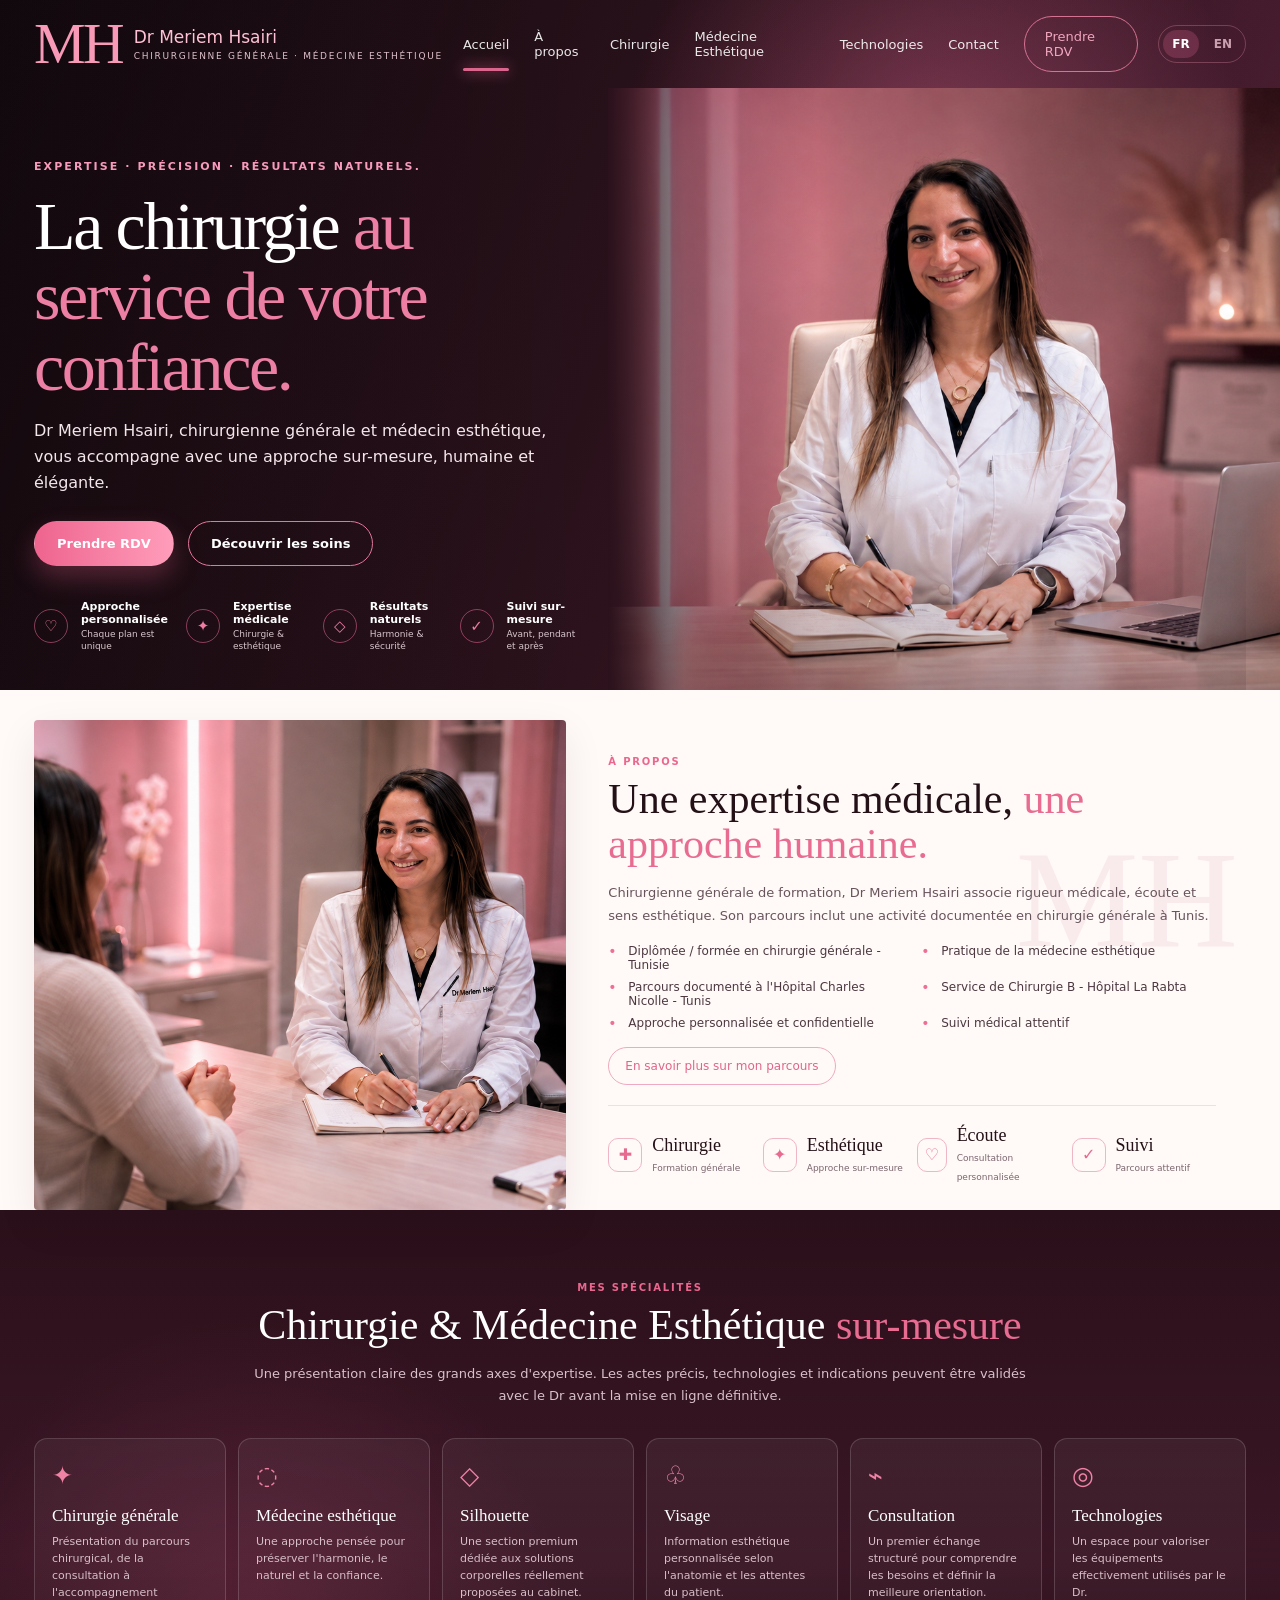
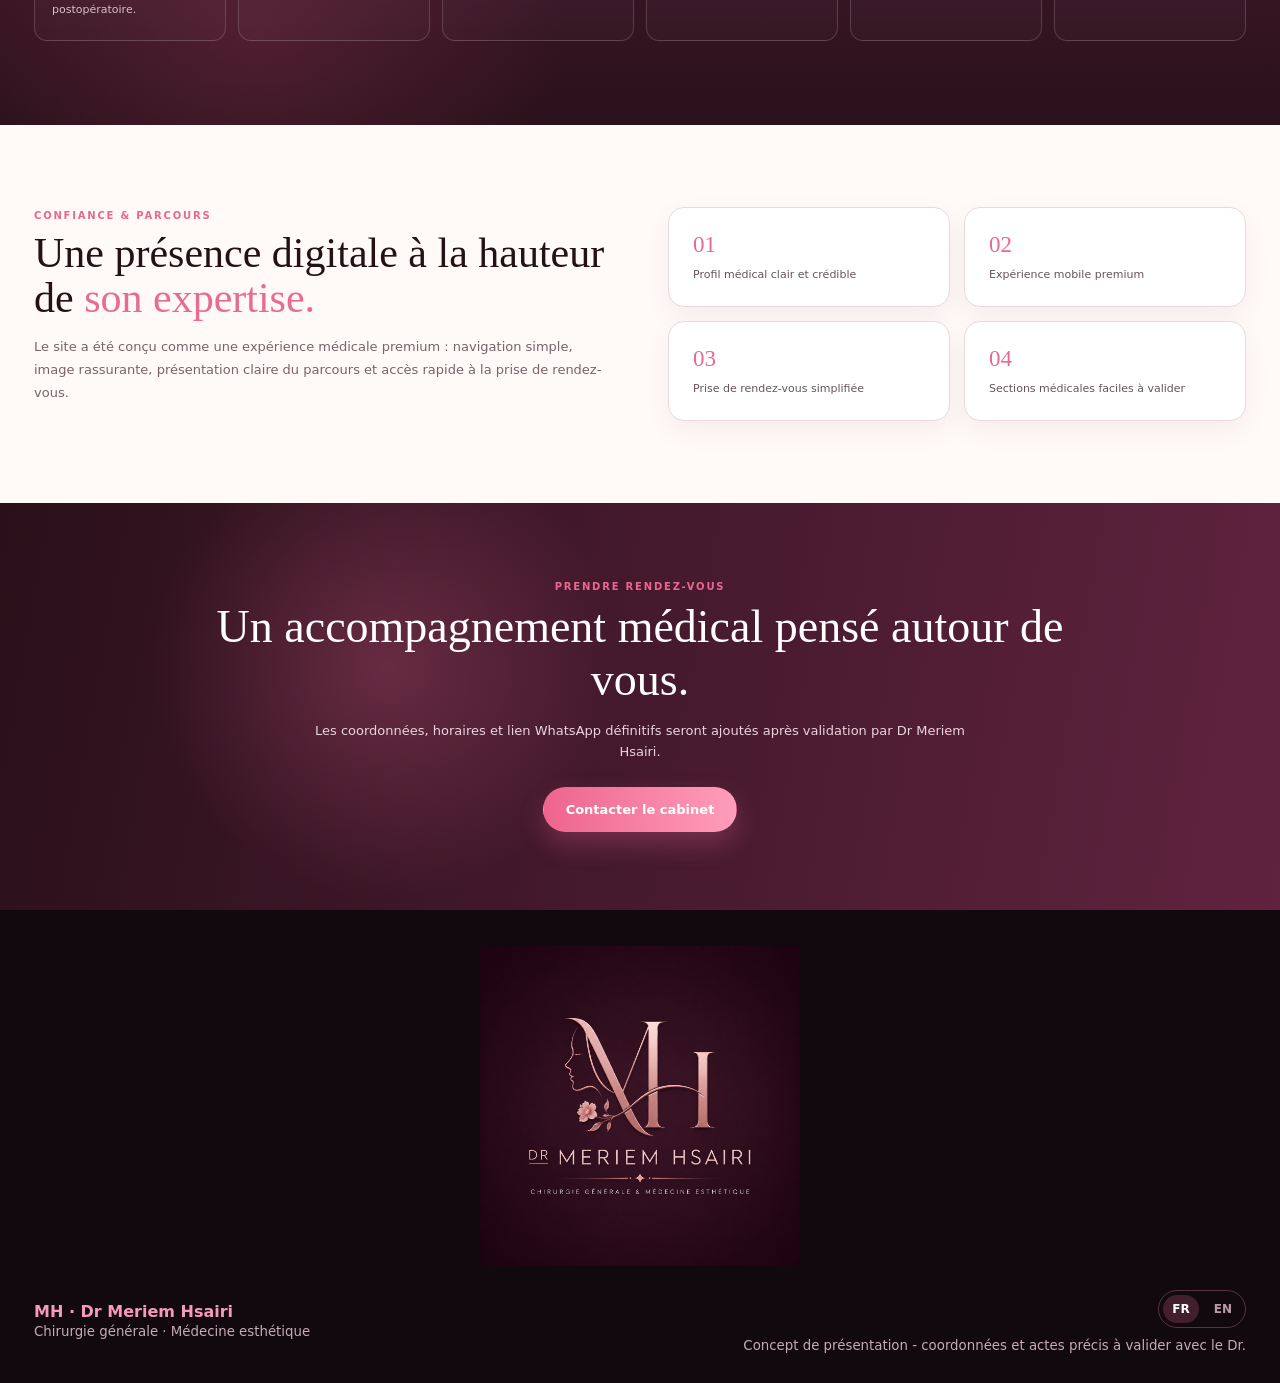
==== commit fd6370d2: "Add French and English site pages" ====
--- a/index.html
+++ b/index.html
@@ -1 +1,284 @@
-<!doctype html><html lang="fr"><head><meta charset="utf-8" /><meta name="viewport" content="width=device-width,initial-scale=1" /><meta name="theme-color" content="#1b0d13" /><title>Dr Meriem Hsairi — Chirurgie & Médecine Esthétique</title><meta name="description" content="Présentation premium de Dr Meriem Hsairi, chirurgie générale et médecine esthétique." /><style>:root{--bg:#180b11;--wine:#2a101a;--wine2:#3b1626;--pink:#ef6f9b;--pink2:#ff9dbb;--blush:#fff7f5;--ink:#241118;--muted:#79656e;--line:#ead9df}*{box-sizing:border-box}html{scroll-behavior:smooth}body{margin:0;overflow-x:hidden;background:var(--blush);color:var(--ink);font-family:Inter,ui-sans-serif,system-ui,-apple-system,BlinkMacSystemFont,"Segoe UI",sans-serif}a{color:inherit;text-decoration:none}button{font:inherit}.serif,h1,h2,h3{font-family:Georgia,"Times New Roman",serif;font-weight:500}.shell{max-width:1420px;margin:auto;padding:0 34px}.hero{min-height:690px;background:radial-gradient(circle at 73% 23%,rgba(239,111,155,.42),transparent 29%),linear-gradient(110deg,#12090e 0%,#2c121c 54%,#5a243c 100%);color:#fff;position:relative;overflow:hidden}.hero:before{content:"";position:absolute;inset:0;background:linear-gradient(90deg,rgba(10,4,8,.15),transparent 48%,rgba(10,4,8,.08));pointer-events:none}.nav{height:88px;display:flex;align-items:center;justify-content:space-between;position:relative;z-index:4}.brand{display:flex;align-items:center;gap:12px}.mh{font:58px/1 Georgia,serif;color:#f799b7;letter-spacing:-.05em}.brand-title{font-size:17px;color:#ffc1d4}.brand-sub{font-size:9px;letter-spacing:.19em;color:#dec1cb;margin-top:4px}.navlinks{display:flex;align-items:center;gap:29px;font-size:13px}.navlinks a{opacity:.9;position:relative}.navlinks a:hover{opacity:1}.navlinks a:first-child:after{content:"";position:absolute;left:0;right:0;bottom:-19px;height:3px;border-radius:99px;background:var(--pink);box-shadow:0 0 14px var(--pink)}.nav-cta{border:1px solid #e47b9d;border-radius:999px;padding:12px 20px;color:#ffb4cc!important}.hero-grid{display:grid;grid-template-columns:.93fr 1.07fr;gap:20px;align-items:end;min-height:602px;position:relative;z-index:2}.hero-copy{padding:60px 0 38px}.eyebrow{font-size:11px;letter-spacing:.19em;text-transform:uppercase;color:#f89bbb;font-weight:800}.hero h1{font-size:68px;line-height:1.03;max-width:640px;margin:18px 0 16px;letter-spacing:-.035em}.hero h1 span{color:#ed7ea4}.lead{font-size:16px;line-height:1.65;color:#f4e7ec;max-width:520px;margin:0}.actions{display:flex;gap:14px;flex-wrap:wrap;margin:24px 0 34px}.btn{border-radius:999px;padding:14px 22px;border:1px solid transparent;cursor:pointer;font-weight:750;font-size:13px;display:inline-flex;align-items:center;justify-content:center;transition:.25s}.btn:hover{transform:translateY(-2px)}.primary{color:white;background:linear-gradient(90deg,#ee648f,#ff9dbb);box-shadow:0 12px 26px rgba(238,100,143,.28)}.outline{border-color:#e1779b;color:white;background:transparent}.proofs{display:grid;grid-template-columns:repeat(4,1fr);gap:8px;max-width:700px}.proof{display:grid;grid-template-columns:38px 1fr;gap:9px;align-items:center;padding-right:10px}.proof-ico{width:34px;height:34px;border-radius:50%;display:grid;place-items:center;border:1px solid rgba(244,111,155,.5);color:#ef7ca2;font-size:15px}.proof b{font-size:11px;display:block;margin-bottom:2px}.proof small{font-size:9px;color:#d8c6cd;line-height:1.35;display:block}.hero-image-wrap{height:602px;position:relative;align-self:end}.hero-image{position:absolute;right:-34px;bottom:0;width:calc(100% + 34px);height:100%;object-fit:cover;object-position:center center;filter:saturate(.96) contrast(1.02)}.hero-image-wrap:after{content:"";position:absolute;inset:0;background:linear-gradient(90deg,#2a111b 0%,rgba(42,17,27,.5) 12%,transparent 33%),linear-gradient(0deg,rgba(20,8,13,.10),transparent 28%)}.about{padding:30px 0 0;background:#fff9f7}.about-grid{display:grid;grid-template-columns:.91fr 1.09fr;gap:42px;align-items:stretch}.consult-card{position:relative;border-radius:4px;overflow:hidden;min-height:390px;box-shadow:0 14px 40px rgba(40,14,25,.08)}.consult-card img{width:100%;height:100%;object-fit:cover;display:block}.about-copy{padding:36px 30px 26px 0;position:relative}.about-copy:after{content:"MH";position:absolute;right:8px;top:100px;font:138px Georgia,serif;color:#efcbd6;opacity:.32;z-index:0}.about-copy>*{position:relative;z-index:1}.kicker{font-size:10px;letter-spacing:.18em;text-transform:uppercase;color:#ea678f;font-weight:850}.about h2,.services h2,.journey h2{font-size:42px;line-height:1.07;margin:10px 0 15px}.pink{color:#e86b92}.about p{font-size:13px;line-height:1.75;color:#68545d;max-width:650px}.checks{display:grid;grid-template-columns:1fr 1fr;gap:8px 18px;margin:17px 0}.check{font-size:12px;padding-left:20px;position:relative;color:#4c3841}.check:before{content:"●";position:absolute;left:0;color:#ed6e96;font-size:9px;top:2px}.mini-cta{border:1px solid #eeaac0;background:transparent;color:#df658b;padding:11px 16px;border-radius:999px;font-size:12px}.about-stats{border-top:1px solid #eddfe3;margin-top:20px;padding-top:19px;display:grid;grid-template-columns:repeat(4,1fr);gap:10px}.mini-stat{display:flex;gap:10px;align-items:center}.mini-stat i{width:34px;height:34px;border:1px solid #efb6c8;border-radius:10px;display:grid;place-items:center;color:#e56b91;font-style:normal}.mini-stat b{font:18px Georgia,serif;display:block}.mini-stat span{font-size:9px;color:#7b6670}.services{background:radial-gradient(circle at 20% 80%,rgba(238,89,139,.16),transparent 28%),linear-gradient(180deg,#2a101a,#3a1625 67%,#2a111b);color:white;padding:72px 0 84px}.services-head{text-align:center;max-width:780px;margin:auto}.services-head p{color:#d8c1ca;font-size:13px;line-height:1.7}.cards{margin-top:30px;display:grid;grid-template-columns:repeat(6,1fr);gap:12px}.card{min-height:190px;border:1px solid rgba(255,255,255,.16);border-radius:13px;padding:22px 17px;background:linear-gradient(180deg,rgba(255,255,255,.05),rgba(255,255,255,.02));transition:.28s}.card:hover{transform:translateY(-6px);border-color:#ef7ca2;box-shadow:0 15px 38px rgba(0,0,0,.17)}.card-icon{font-size:25px;color:#f082a5;margin-bottom:16px}.card h3{font-size:17px;margin:0 0 7px}.card p{font-size:11px;color:#d7bec7;line-height:1.55;margin:0}.journey{padding:82px 0;background:#fff9f7}.journey-grid{display:grid;grid-template-columns:1fr 1fr;gap:56px;align-items:center}.journey p{color:#78636c;line-height:1.75;font-size:13px}.journey-panels{display:grid;grid-template-columns:1fr 1fr;gap:14px}.jpanel{padding:24px;border:1px solid #ead8de;border-radius:16px;background:white;box-shadow:0 10px 28px rgba(55,19,35,.05)}.jpanel b{font:23px Georgia,serif;color:#e76991;display:block;margin-bottom:5px}.jpanel span{font-size:11px;color:#68535c}.cta{padding:78px 30px;text-align:center;color:white;background:radial-gradient(circle at 30% 40%,rgba(245,110,156,.24),transparent 25%),linear-gradient(100deg,#2a101a,#60233f)}.cta h2{font-size:46px;max-width:850px;margin:8px auto 14px}.cta p{max-width:650px;margin:0 auto 24px;color:#ead4dc;line-height:1.65;font-size:13px}.footer{background:#12090e;color:#c6abb5;padding:36px 0 30px}.footer-logo-wrap{display:flex;justify-content:center;padding-bottom:24px}.footer-logo{display:block;width:min(320px,82vw);height:auto;border-radius:4px}.footer-inner{display:flex;justify-content:space-between;gap:20px;align-items:center}.footer strong{color:#f79ab8}.fade{opacity:0;transform:translateY(22px);transition:.7s ease}.fade.on{opacity:1;transform:none}.modal{position:fixed;inset:0;background:rgba(12,5,9,.72);display:none;align-items:center;justify-content:center;padding:20px;z-index:20}.modal.show{display:flex}.dialog{max-width:460px;background:white;border-radius:24px;padding:30px;box-shadow:0 30px 90px rgba(0,0,0,.4)}.dialog h3{font-size:29px;margin:8px 0}.dialog p{color:#725d66;line-height:1.65;font-size:13px}@media(max-width:1100px){.navlinks a:not(.nav-cta){display:none}.hero-grid{grid-template-columns:1fr 1fr}.hero h1{font-size:56px}.proofs{grid-template-columns:1fr 1fr}.cards{grid-template-columns:repeat(3,1fr)}}@media(max-width:780px){.shell{padding:0 18px}.nav{height:76px}.mh{font-size:44px}.brand-title{font-size:14px}.brand-sub{font-size:7px}.hero-grid{grid-template-columns:1fr;min-height:auto}.hero-copy{padding:45px 0 10px}.hero h1{font-size:48px}.hero-image-wrap{height:480px;margin:0 -18px}.hero-image{right:0;width:100%;object-position:center center}.hero-image-wrap:after{background:linear-gradient(0deg,rgba(21,8,14,.28),transparent 28%)}.about{padding-top:18px}.about-grid,.journey-grid{grid-template-columns:1fr}.about-copy{padding:20px 0 35px}.about-copy:after{font-size:100px;right:0}.checks{grid-template-columns:1fr}.about-stats{grid-template-columns:1fr 1fr}.cards{grid-template-columns:1fr 1fr}.footer-inner{flex-direction:column;align-items:flex-start}}@media(max-width:520px){.navlinks{display:none}.hero h1{font-size:35px;line-height:1.08;max-width:330px}.lead{font-size:14px;max-width:330px}.proofs{grid-template-columns:1fr}.proof{grid-template-columns:30px 1fr;min-width:0}.proof b,.proof small{overflow-wrap:anywhere}.proof-ico{width:30px;height:30px}.hero-image-wrap{height:390px}.about h2,.services h2,.journey h2{font-size:36px}.cards{grid-template-columns:1fr}.cta h2{font-size:38px}}</style></head><body><header class="hero" id="accueil"><div class="shell"><nav class="nav"><div class="brand"><div class="mh">MH</div><div><div class="brand-title">Dr Meriem Hsairi</div><div class="brand-sub">CHIRURGIENNE GÉNÉRALE · MÉDECINE ESTHÉTIQUE</div></div></div><div class="navlinks"><a href="#accueil">Accueil</a><a href="#apropos">À propos</a><a href="#expertise">Chirurgie</a><a href="#expertise">Médecine Esthétique</a><a href="#parcours">Technologies</a><a href="#contact">Contact</a><a class="nav-cta" href="#contact">Prendre RDV</a></div></nav><div class="hero-grid"><div class="hero-copy fade"><div class="eyebrow">Expertise · précision · résultats naturels.</div><h1>La chirurgie <span>au service de votre confiance.</span></h1><p class="lead">Dr Meriem Hsairi, chirurgienne générale et médecin esthétique, vous accompagne avec une approche sur-mesure, humaine et élégante.</p><div class="actions"><button class="btn primary" onclick="openContact()">◉&nbsp; Prendre RDV</button><a class="btn outline" href="#expertise">Découvrir les soins</a></div><div class="proofs"><div class="proof"><div class="proof-ico">♡</div><div><b>Approche personnalisée</b><small>Chaque plan est unique</small></div></div><div class="proof"><div class="proof-ico">✦</div><div><b>Expertise médicale</b><small>Chirurgie & esthétique</small></div></div><div class="proof"><div class="proof-ico">◇</div><div><b>Résultats naturels</b><small>Harmonie & sécurité</small></div></div><div class="proof"><div class="proof-ico">✓</div><div><b>Suivi sur-mesure</b><small>Avant, pendant et après</small></div></div></div></div><div class="hero-image-wrap"><img id="heroPhoto" class="hero-image" src="/assets/dr-meriem-hero.png" alt="Dr Meriem Hsairi dans un cabinet médical premium" fetchpriority="high" decoding="async"></div></div></div></header><section class="about" id="apropos"><div class="shell about-grid fade"><div class="consult-card"><img id="consultPhoto" src="/assets/dr-meriem-consultation.png" alt="Dr Meriem Hsairi en consultation" loading="lazy" decoding="async"></div><div class="about-copy"><div class="kicker">À propos</div><h2>Une expertise médicale, <span class="pink">une approche humaine.</span></h2><p>Chirurgienne générale de formation, Dr Meriem Hsairi associe rigueur médicale, écoute et sens esthétique. Son parcours inclut une activité documentée en chirurgie générale à Tunis.</p><div class="checks"><div class="check">Diplômée / formée en chirurgie générale — Tunisie</div><div class="check">Pratique de la médecine esthétique</div><div class="check">Parcours documenté à l’Hôpital Charles Nicolle — Tunis</div><div class="check">Service de Chirurgie B — Hôpital La Rabta</div><div class="check">Approche personnalisée et confidentielle</div><div class="check">Suivi médical attentif</div></div><button class="mini-cta" onclick="openContact()">En savoir plus sur mon parcours</button><div class="about-stats"><div class="mini-stat"><i>✚</i><div><b>Chirurgie</b><span>Formation générale</span></div></div><div class="mini-stat"><i>✦</i><div><b>Esthétique</b><span>Approche sur-mesure</span></div></div><div class="mini-stat"><i>♡</i><div><b>Écoute</b><span>Consultation personnalisée</span></div></div><div class="mini-stat"><i>✓</i><div><b>Suivi</b><span>Parcours attentif</span></div></div></div></div></div></section><section class="services" id="expertise"><div class="shell"><div class="services-head fade"><div class="kicker">Mes spécialités</div><h2>Chirurgie & Médecine Esthétique <span class="pink">sur-mesure</span></h2><p>Une présentation claire des grands axes d’expertise. Les actes précis, technologies et indications peuvent être validés avec le Dr avant la mise en ligne définitive.</p></div><div class="cards fade"><div class="card"><div class="card-icon">✦</div><h3>Chirurgie générale</h3><p>Présentation du parcours chirurgical, de la consultation à l’accompagnement postopératoire.</p></div><div class="card"><div class="card-icon">◌</div><h3>Médecine esthétique</h3><p>Une approche pensée pour préserver l’harmonie, le naturel et la confiance.</p></div><div class="card"><div class="card-icon">◇</div><h3>Silhouette</h3><p>Une section premium dédiée aux solutions corporelles réellement proposées au cabinet.</p></div><div class="card"><div class="card-icon">♧</div><h3>Visage</h3><p>Information esthétique personnalisée selon l’anatomie et les attentes du patient.</p></div><div class="card"><div class="card-icon">⌁</div><h3>Consultation</h3><p>Un premier échange structuré pour comprendre les besoins et définir la meilleure orientation.</p></div><div class="card"><div class="card-icon">◎</div><h3>Technologies</h3><p>Un espace pour valoriser les équipements effectivement utilisés par le Dr.</p></div></div></div></section><section class="journey" id="parcours"><div class="shell journey-grid fade"><div><div class="kicker">Confiance & parcours</div><h2>Une présence digitale à la hauteur de <span class="pink">son expertise.</span></h2><p>Le site a été conçu comme une expérience médicale premium : navigation simple, image rassurante, présentation claire du parcours et accès rapide à la prise de rendez-vous.</p></div><div class="journey-panels"><div class="jpanel"><b>01</b><span>Profil médical clair et crédible</span></div><div class="jpanel"><b>02</b><span>Expérience mobile premium</span></div><div class="jpanel"><b>03</b><span>Prise de rendez-vous simplifiée</span></div><div class="jpanel"><b>04</b><span>Sections médicales faciles à valider</span></div></div></div></section><section class="cta" id="contact"><div class="fade"><div class="kicker">Prendre rendez-vous</div><h2>Un accompagnement médical pensé autour de vous.</h2><p>Les coordonnées, horaires et lien WhatsApp définitifs seront ajoutés après validation par Dr Meriem Hsairi.</p><button class="btn primary" onclick="openContact()">Contacter le cabinet</button></div></section><footer class="footer"><div class="shell footer-logo-wrap"><img class="footer-logo" src="/assets/dr-meriem-logo.png" alt="Logo Dr Meriem Hsairi" loading="lazy" decoding="async"></div><div class="shell footer-inner"><div><strong>MH · Dr Meriem Hsairi</strong><br><small>Chirurgie générale · Médecine esthétique</small></div><small>Concept de présentation — coordonnées et actes précis à valider avec le Dr.</small></div></footer><div class="modal" id="modal" onclick="if(event.target===this)closeContact()"><div class="dialog"><div class="kicker">Rendez-vous</div><h3>Coordonnées à confirmer</h3><p>Le numéro WhatsApp, le téléphone, l’adresse du cabinet et les horaires seront activés dès validation par Dr Meriem Hsairi.</p><button class="btn primary" onclick="closeContact()">Fermer</button></div></div><script>function openContact(){document.getElementById('modal').classList.add('show')}function closeContact(){document.getElementById('modal').classList.remove('show')}const io=new IntersectionObserver(es=>es.forEach(e=>{if(e.isIntersecting)e.target.classList.add('on')}),{threshold:.12});document.querySelectorAll('.fade').forEach(el=>io.observe(el));</script></body></html>+<!doctype html>
+<html lang="fr">
+  <head>
+    <meta charset="utf-8" />
+    <meta name="viewport" content="width=device-width, initial-scale=1" />
+    <meta name="theme-color" content="#1b0d13" />
+    <title>Dr Meriem Hsairi - Chirurgie & Médecine Esthétique</title>
+    <meta
+      name="description"
+      content="Présentation premium de Dr Meriem Hsairi, chirurgie générale et médecine esthétique."
+    />
+    <link rel="canonical" href="https://dr-meriem-hsairi.vercel.app/" />
+    <link rel="alternate" hreflang="fr" href="https://dr-meriem-hsairi.vercel.app/" />
+    <link rel="alternate" hreflang="en" href="https://dr-meriem-hsairi.vercel.app/en/" />
+    <link rel="stylesheet" href="/styles.css" />
+  </head>
+  <body>
+    <header class="hero" id="accueil">
+      <div class="shell">
+        <nav class="nav" aria-label="Navigation principale">
+          <a class="brand" href="#accueil" aria-label="Dr Meriem Hsairi">
+            <div class="mh">MH</div>
+            <div>
+              <div class="brand-title">Dr Meriem Hsairi</div>
+              <div class="brand-sub">CHIRURGIENNE GÉNÉRALE · MÉDECINE ESTHÉTIQUE</div>
+            </div>
+          </a>
+          <div class="navlinks">
+            <a href="#accueil">Accueil</a>
+            <a href="#apropos">À propos</a>
+            <a href="#expertise">Chirurgie</a>
+            <a href="#expertise">Médecine Esthétique</a>
+            <a href="#parcours">Technologies</a>
+            <a href="#contact">Contact</a>
+            <a class="nav-cta" href="#contact">Prendre RDV</a>
+          </div>
+          <div class="lang-switch" aria-label="Choix de langue">
+            <a class="active" href="/" aria-current="page">FR</a>
+            <a href="/en/">EN</a>
+          </div>
+        </nav>
+
+        <div class="hero-grid">
+          <div class="hero-copy fade">
+            <div class="eyebrow">Expertise · précision · résultats naturels.</div>
+            <h1>La chirurgie <span>au service de votre confiance.</span></h1>
+            <p class="lead">
+              Dr Meriem Hsairi, chirurgienne générale et médecin esthétique, vous
+              accompagne avec une approche sur-mesure, humaine et élégante.
+            </p>
+            <div class="actions">
+              <button class="btn primary" type="button" onclick="openContact()">Prendre RDV</button>
+              <a class="btn outline" href="#expertise">Découvrir les soins</a>
+            </div>
+            <div class="proofs">
+              <div class="proof">
+                <div class="proof-ico">♡</div>
+                <div>
+                  <b>Approche personnalisée</b>
+                  <small>Chaque plan est unique</small>
+                </div>
+              </div>
+              <div class="proof">
+                <div class="proof-ico">✦</div>
+                <div>
+                  <b>Expertise médicale</b>
+                  <small>Chirurgie & esthétique</small>
+                </div>
+              </div>
+              <div class="proof">
+                <div class="proof-ico">◇</div>
+                <div>
+                  <b>Résultats naturels</b>
+                  <small>Harmonie & sécurité</small>
+                </div>
+              </div>
+              <div class="proof">
+                <div class="proof-ico">✓</div>
+                <div>
+                  <b>Suivi sur-mesure</b>
+                  <small>Avant, pendant et après</small>
+                </div>
+              </div>
+            </div>
+          </div>
+          <div class="hero-image-wrap">
+            <img
+              class="hero-image"
+              src="/assets/dr-meriem-hero.png"
+              alt="Dr Meriem Hsairi dans un cabinet médical premium"
+              fetchpriority="high"
+              decoding="async"
+            />
+          </div>
+        </div>
+      </div>
+    </header>
+
+    <main>
+      <section class="about" id="apropos">
+        <div class="shell about-grid fade">
+          <div class="consult-card">
+            <img
+              src="/assets/dr-meriem-consultation.png"
+              alt="Dr Meriem Hsairi en consultation"
+              loading="lazy"
+              decoding="async"
+            />
+          </div>
+          <div class="about-copy">
+            <div class="kicker">À propos</div>
+            <h2>Une expertise médicale, <span class="pink">une approche humaine.</span></h2>
+            <p>
+              Chirurgienne générale de formation, Dr Meriem Hsairi associe rigueur
+              médicale, écoute et sens esthétique. Son parcours inclut une activité
+              documentée en chirurgie générale à Tunis.
+            </p>
+            <div class="checks">
+              <div class="check">Diplômée / formée en chirurgie générale - Tunisie</div>
+              <div class="check">Pratique de la médecine esthétique</div>
+              <div class="check">Parcours documenté à l'Hôpital Charles Nicolle - Tunis</div>
+              <div class="check">Service de Chirurgie B - Hôpital La Rabta</div>
+              <div class="check">Approche personnalisée et confidentielle</div>
+              <div class="check">Suivi médical attentif</div>
+            </div>
+            <button class="mini-cta" type="button" onclick="openContact()">
+              En savoir plus sur mon parcours
+            </button>
+            <div class="about-stats">
+              <div class="mini-stat">
+                <i>✚</i>
+                <div><b>Chirurgie</b><span>Formation générale</span></div>
+              </div>
+              <div class="mini-stat">
+                <i>✦</i>
+                <div><b>Esthétique</b><span>Approche sur-mesure</span></div>
+              </div>
+              <div class="mini-stat">
+                <i>♡</i>
+                <div><b>Écoute</b><span>Consultation personnalisée</span></div>
+              </div>
+              <div class="mini-stat">
+                <i>✓</i>
+                <div><b>Suivi</b><span>Parcours attentif</span></div>
+              </div>
+            </div>
+          </div>
+        </div>
+      </section>
+
+      <section class="services" id="expertise">
+        <div class="shell">
+          <div class="services-head fade">
+            <div class="kicker">Mes spécialités</div>
+            <h2>Chirurgie & Médecine Esthétique <span class="pink">sur-mesure</span></h2>
+            <p>
+              Une présentation claire des grands axes d'expertise. Les actes précis,
+              technologies et indications peuvent être validés avec le Dr avant la
+              mise en ligne définitive.
+            </p>
+          </div>
+          <div class="cards fade">
+            <div class="card">
+              <div class="card-icon">✦</div>
+              <h3>Chirurgie générale</h3>
+              <p>Présentation du parcours chirurgical, de la consultation à l'accompagnement postopératoire.</p>
+            </div>
+            <div class="card">
+              <div class="card-icon">◌</div>
+              <h3>Médecine esthétique</h3>
+              <p>Une approche pensée pour préserver l'harmonie, le naturel et la confiance.</p>
+            </div>
+            <div class="card">
+              <div class="card-icon">◇</div>
+              <h3>Silhouette</h3>
+              <p>Une section premium dédiée aux solutions corporelles réellement proposées au cabinet.</p>
+            </div>
+            <div class="card">
+              <div class="card-icon">♧</div>
+              <h3>Visage</h3>
+              <p>Information esthétique personnalisée selon l'anatomie et les attentes du patient.</p>
+            </div>
+            <div class="card">
+              <div class="card-icon">⌁</div>
+              <h3>Consultation</h3>
+              <p>Un premier échange structuré pour comprendre les besoins et définir la meilleure orientation.</p>
+            </div>
+            <div class="card">
+              <div class="card-icon">◎</div>
+              <h3>Technologies</h3>
+              <p>Un espace pour valoriser les équipements effectivement utilisés par le Dr.</p>
+            </div>
+          </div>
+        </div>
+      </section>
+
+      <section class="journey" id="parcours">
+        <div class="shell journey-grid fade">
+          <div>
+            <div class="kicker">Confiance & parcours</div>
+            <h2>Une présence digitale à la hauteur de <span class="pink">son expertise.</span></h2>
+            <p>
+              Le site a été conçu comme une expérience médicale premium : navigation
+              simple, image rassurante, présentation claire du parcours et accès
+              rapide à la prise de rendez-vous.
+            </p>
+          </div>
+          <div class="journey-panels">
+            <div class="jpanel"><b>01</b><span>Profil médical clair et crédible</span></div>
+            <div class="jpanel"><b>02</b><span>Expérience mobile premium</span></div>
+            <div class="jpanel"><b>03</b><span>Prise de rendez-vous simplifiée</span></div>
+            <div class="jpanel"><b>04</b><span>Sections médicales faciles à valider</span></div>
+          </div>
+        </div>
+      </section>
+
+      <section class="cta" id="contact">
+        <div class="fade">
+          <div class="kicker">Prendre rendez-vous</div>
+          <h2>Un accompagnement médical pensé autour de vous.</h2>
+          <p>
+            Les coordonnées, horaires et lien WhatsApp définitifs seront ajoutés
+            après validation par Dr Meriem Hsairi.
+          </p>
+          <button class="btn primary" type="button" onclick="openContact()">Contacter le cabinet</button>
+        </div>
+      </section>
+    </main>
+
+    <footer class="footer">
+      <div class="shell footer-logo-wrap">
+        <img
+          class="footer-logo"
+          src="/assets/dr-meriem-logo.png"
+          alt="Logo Dr Meriem Hsairi"
+          loading="lazy"
+          decoding="async"
+        />
+      </div>
+      <div class="shell footer-inner">
+        <div>
+          <strong>MH · Dr Meriem Hsairi</strong><br />
+          <small>Chirurgie générale · Médecine esthétique</small>
+        </div>
+        <div class="footer-side">
+          <div class="footer-lang">
+            <a class="active" href="/" aria-current="page">FR</a>
+            <a href="/en/">EN</a>
+          </div>
+          <small>Concept de présentation - coordonnées et actes précis à valider avec le Dr.</small>
+        </div>
+      </div>
+    </footer>
+
+    <div class="modal" id="modal" onclick="if(event.target===this)closeContact()">
+      <div class="dialog">
+        <div class="kicker">Rendez-vous</div>
+        <h3>Coordonnées à confirmer</h3>
+        <p>
+          Le numéro WhatsApp, le téléphone, l'adresse du cabinet et les horaires
+          seront activés dès validation par Dr Meriem Hsairi.
+        </p>
+        <button class="btn primary" type="button" onclick="closeContact()">Fermer</button>
+      </div>
+    </div>
+
+    <script>
+      function openContact() {
+        document.getElementById("modal").classList.add("show");
+      }
+      function closeContact() {
+        document.getElementById("modal").classList.remove("show");
+      }
+      const io = new IntersectionObserver(
+        (entries) =>
+          entries.forEach((entry) => {
+            if (entry.isIntersecting) entry.target.classList.add("on");
+          }),
+        { threshold: 0.12 }
+      );
+      document.querySelectorAll(".fade").forEach((el) => io.observe(el));
+    </script>
+  </body>
+</html>
--- a/styles.css
+++ b/styles.css
@@ -0,0 +1,844 @@
+:root {
+  --bg: #180b11;
+  --wine: #2a101a;
+  --wine2: #3b1626;
+  --pink: #ef6f9b;
+  --pink2: #ff9dbb;
+  --blush: #fff7f5;
+  --ink: #241118;
+  --muted: #79656e;
+  --line: #ead9df;
+}
+
+* {
+  box-sizing: border-box;
+}
+
+html {
+  scroll-behavior: smooth;
+}
+
+body {
+  margin: 0;
+  overflow-x: hidden;
+  background: var(--blush);
+  color: var(--ink);
+  font-family: Inter, ui-sans-serif, system-ui, -apple-system, BlinkMacSystemFont, "Segoe UI", sans-serif;
+}
+
+a {
+  color: inherit;
+  text-decoration: none;
+}
+
+button {
+  font: inherit;
+}
+
+.serif,
+h1,
+h2,
+h3 {
+  font-family: Georgia, "Times New Roman", serif;
+  font-weight: 500;
+}
+
+.shell {
+  max-width: 1420px;
+  margin: auto;
+  padding: 0 34px;
+}
+
+.hero {
+  min-height: 690px;
+  background:
+    radial-gradient(circle at 73% 23%, rgba(239, 111, 155, 0.42), transparent 29%),
+    linear-gradient(110deg, #12090e 0%, #2c121c 54%, #5a243c 100%);
+  color: #fff;
+  position: relative;
+  overflow: hidden;
+}
+
+.hero::before {
+  content: "";
+  position: absolute;
+  inset: 0;
+  background: linear-gradient(90deg, rgba(10, 4, 8, 0.15), transparent 48%, rgba(10, 4, 8, 0.08));
+  pointer-events: none;
+}
+
+.nav {
+  height: 88px;
+  display: flex;
+  align-items: center;
+  justify-content: space-between;
+  gap: 20px;
+  position: relative;
+  z-index: 4;
+}
+
+.brand {
+  display: flex;
+  align-items: center;
+  gap: 12px;
+  flex: 0 0 auto;
+}
+
+.mh {
+  font: 58px / 1 Georgia, serif;
+  color: #f799b7;
+  letter-spacing: -0.05em;
+}
+
+.brand-title {
+  font-size: 17px;
+  color: #ffc1d4;
+}
+
+.brand-sub {
+  font-size: 9px;
+  letter-spacing: 0.19em;
+  color: #dec1cb;
+  margin-top: 4px;
+}
+
+.navlinks {
+  display: flex;
+  align-items: center;
+  gap: 25px;
+  font-size: 13px;
+  margin-left: auto;
+}
+
+.navlinks a {
+  opacity: 0.9;
+  position: relative;
+}
+
+.navlinks a:hover {
+  opacity: 1;
+}
+
+.navlinks a:first-child::after {
+  content: "";
+  position: absolute;
+  left: 0;
+  right: 0;
+  bottom: -19px;
+  height: 3px;
+  border-radius: 99px;
+  background: var(--pink);
+  box-shadow: 0 0 14px var(--pink);
+}
+
+.nav-cta {
+  border: 1px solid #e47b9d;
+  border-radius: 999px;
+  padding: 12px 20px;
+  color: #ffb4cc !important;
+}
+
+.lang-switch,
+.footer-lang {
+  display: inline-flex;
+  align-items: center;
+  gap: 6px;
+  padding: 4px;
+  border: 1px solid rgba(255, 157, 187, 0.28);
+  border-radius: 999px;
+  color: #ffd4e1;
+  font-size: 12px;
+  font-weight: 800;
+}
+
+.lang-switch a,
+.footer-lang a {
+  min-width: 34px;
+  padding: 7px 9px;
+  border-radius: 999px;
+  text-align: center;
+  opacity: 0.72;
+}
+
+.lang-switch a.active,
+.footer-lang a.active {
+  background: rgba(239, 111, 155, 0.22);
+  color: #fff;
+  opacity: 1;
+}
+
+.hero-grid {
+  display: grid;
+  grid-template-columns: 0.93fr 1.07fr;
+  gap: 20px;
+  align-items: end;
+  min-height: 602px;
+  position: relative;
+  z-index: 2;
+}
+
+.hero-copy {
+  padding: 60px 0 38px;
+}
+
+.eyebrow {
+  font-size: 11px;
+  letter-spacing: 0.19em;
+  text-transform: uppercase;
+  color: #f89bbb;
+  font-weight: 800;
+}
+
+.hero h1 {
+  font-size: 68px;
+  line-height: 1.03;
+  max-width: 640px;
+  margin: 18px 0 16px;
+  letter-spacing: -0.035em;
+}
+
+.hero h1 span {
+  color: #ed7ea4;
+}
+
+.lead {
+  font-size: 16px;
+  line-height: 1.65;
+  color: #f4e7ec;
+  max-width: 520px;
+  margin: 0;
+}
+
+.actions {
+  display: flex;
+  gap: 14px;
+  flex-wrap: wrap;
+  margin: 24px 0 34px;
+}
+
+.btn {
+  border-radius: 999px;
+  padding: 14px 22px;
+  border: 1px solid transparent;
+  cursor: pointer;
+  font-weight: 750;
+  font-size: 13px;
+  display: inline-flex;
+  align-items: center;
+  justify-content: center;
+  transition: 0.25s;
+}
+
+.btn:hover {
+  transform: translateY(-2px);
+}
+
+.primary {
+  color: white;
+  background: linear-gradient(90deg, #ee648f, #ff9dbb);
+  box-shadow: 0 12px 26px rgba(238, 100, 143, 0.28);
+}
+
+.outline {
+  border-color: #e1779b;
+  color: white;
+  background: transparent;
+}
+
+.proofs {
+  display: grid;
+  grid-template-columns: repeat(4, 1fr);
+  gap: 8px;
+  max-width: 700px;
+}
+
+.proof {
+  display: grid;
+  grid-template-columns: 38px 1fr;
+  gap: 9px;
+  align-items: center;
+  padding-right: 10px;
+}
+
+.proof-ico {
+  width: 34px;
+  height: 34px;
+  border-radius: 50%;
+  display: grid;
+  place-items: center;
+  border: 1px solid rgba(244, 111, 155, 0.5);
+  color: #ef7ca2;
+  font-size: 15px;
+}
+
+.proof b {
+  font-size: 11px;
+  display: block;
+  margin-bottom: 2px;
+}
+
+.proof small {
+  font-size: 9px;
+  color: #d8c6cd;
+  line-height: 1.35;
+  display: block;
+}
+
+.hero-image-wrap {
+  height: 602px;
+  position: relative;
+  align-self: end;
+}
+
+.hero-image {
+  position: absolute;
+  right: -34px;
+  bottom: 0;
+  width: calc(100% + 34px);
+  height: 100%;
+  object-fit: cover;
+  object-position: center center;
+  filter: saturate(0.96) contrast(1.02);
+}
+
+.hero-image-wrap::after {
+  content: "";
+  position: absolute;
+  inset: 0;
+  background:
+    linear-gradient(90deg, #2a111b 0%, rgba(42, 17, 27, 0.5) 12%, transparent 33%),
+    linear-gradient(0deg, rgba(20, 8, 13, 0.1), transparent 28%);
+}
+
+.about {
+  padding: 30px 0 0;
+  background: #fff9f7;
+}
+
+.about-grid {
+  display: grid;
+  grid-template-columns: 0.91fr 1.09fr;
+  gap: 42px;
+  align-items: stretch;
+}
+
+.consult-card {
+  position: relative;
+  border-radius: 4px;
+  overflow: hidden;
+  min-height: 390px;
+  box-shadow: 0 14px 40px rgba(40, 14, 25, 0.08);
+}
+
+.consult-card img {
+  width: 100%;
+  height: 100%;
+  object-fit: cover;
+  display: block;
+}
+
+.about-copy {
+  padding: 36px 30px 26px 0;
+  position: relative;
+}
+
+.about-copy::after {
+  content: "MH";
+  position: absolute;
+  right: 8px;
+  top: 100px;
+  font: 138px Georgia, serif;
+  color: #efcbd6;
+  opacity: 0.32;
+  z-index: 0;
+}
+
+.about-copy > * {
+  position: relative;
+  z-index: 1;
+}
+
+.kicker {
+  font-size: 10px;
+  letter-spacing: 0.18em;
+  text-transform: uppercase;
+  color: #ea678f;
+  font-weight: 850;
+}
+
+.about h2,
+.services h2,
+.journey h2 {
+  font-size: 42px;
+  line-height: 1.07;
+  margin: 10px 0 15px;
+}
+
+.pink {
+  color: #e86b92;
+}
+
+.about p {
+  font-size: 13px;
+  line-height: 1.75;
+  color: #68545d;
+  max-width: 650px;
+}
+
+.checks {
+  display: grid;
+  grid-template-columns: 1fr 1fr;
+  gap: 8px 18px;
+  margin: 17px 0;
+}
+
+.check {
+  font-size: 12px;
+  padding-left: 20px;
+  position: relative;
+  color: #4c3841;
+}
+
+.check::before {
+  content: "•";
+  position: absolute;
+  left: 0;
+  color: #ed6e96;
+  font-size: 14px;
+  top: -1px;
+}
+
+.mini-cta {
+  border: 1px solid #eeaac0;
+  background: transparent;
+  color: #df658b;
+  padding: 11px 16px;
+  border-radius: 999px;
+  font-size: 12px;
+}
+
+.about-stats {
+  border-top: 1px solid #eddfe3;
+  margin-top: 20px;
+  padding-top: 19px;
+  display: grid;
+  grid-template-columns: repeat(4, 1fr);
+  gap: 10px;
+}
+
+.mini-stat {
+  display: flex;
+  gap: 10px;
+  align-items: center;
+}
+
+.mini-stat i {
+  width: 34px;
+  height: 34px;
+  border: 1px solid #efb6c8;
+  border-radius: 10px;
+  display: grid;
+  place-items: center;
+  color: #e56b91;
+  font-style: normal;
+}
+
+.mini-stat b {
+  font: 18px Georgia, serif;
+  display: block;
+}
+
+.mini-stat span {
+  font-size: 9px;
+  color: #7b6670;
+}
+
+.services {
+  background:
+    radial-gradient(circle at 20% 80%, rgba(238, 89, 139, 0.16), transparent 28%),
+    linear-gradient(180deg, #2a101a, #3a1625 67%, #2a111b);
+  color: white;
+  padding: 72px 0 84px;
+}
+
+.services-head {
+  text-align: center;
+  max-width: 780px;
+  margin: auto;
+}
+
+.services-head p {
+  color: #d8c1ca;
+  font-size: 13px;
+  line-height: 1.7;
+}
+
+.cards {
+  margin-top: 30px;
+  display: grid;
+  grid-template-columns: repeat(6, 1fr);
+  gap: 12px;
+}
+
+.card {
+  min-height: 190px;
+  border: 1px solid rgba(255, 255, 255, 0.16);
+  border-radius: 13px;
+  padding: 22px 17px;
+  background: linear-gradient(180deg, rgba(255, 255, 255, 0.05), rgba(255, 255, 255, 0.02));
+  transition: 0.28s;
+}
+
+.card:hover {
+  transform: translateY(-6px);
+  border-color: #ef7ca2;
+  box-shadow: 0 15px 38px rgba(0, 0, 0, 0.17);
+}
+
+.card-icon {
+  font-size: 25px;
+  color: #f082a5;
+  margin-bottom: 16px;
+}
+
+.card h3 {
+  font-size: 17px;
+  margin: 0 0 7px;
+}
+
+.card p {
+  font-size: 11px;
+  color: #d7bec7;
+  line-height: 1.55;
+  margin: 0;
+}
+
+.journey {
+  padding: 82px 0;
+  background: #fff9f7;
+}
+
+.journey-grid {
+  display: grid;
+  grid-template-columns: 1fr 1fr;
+  gap: 56px;
+  align-items: center;
+}
+
+.journey p {
+  color: #78636c;
+  line-height: 1.75;
+  font-size: 13px;
+}
+
+.journey-panels {
+  display: grid;
+  grid-template-columns: 1fr 1fr;
+  gap: 14px;
+}
+
+.jpanel {
+  padding: 24px;
+  border: 1px solid #ead8de;
+  border-radius: 16px;
+  background: white;
+  box-shadow: 0 10px 28px rgba(55, 19, 35, 0.05);
+}
+
+.jpanel b {
+  font: 23px Georgia, serif;
+  color: #e76991;
+  display: block;
+  margin-bottom: 5px;
+}
+
+.jpanel span {
+  font-size: 11px;
+  color: #68535c;
+}
+
+.cta {
+  padding: 78px 30px;
+  text-align: center;
+  color: white;
+  background:
+    radial-gradient(circle at 30% 40%, rgba(245, 110, 156, 0.24), transparent 25%),
+    linear-gradient(100deg, #2a101a, #60233f);
+}
+
+.cta h2 {
+  font-size: 46px;
+  max-width: 850px;
+  margin: 8px auto 14px;
+}
+
+.cta p {
+  max-width: 650px;
+  margin: 0 auto 24px;
+  color: #ead4dc;
+  line-height: 1.65;
+  font-size: 13px;
+}
+
+.footer {
+  background: #12090e;
+  color: #c6abb5;
+  padding: 36px 0 30px;
+}
+
+.footer-logo-wrap {
+  display: flex;
+  justify-content: center;
+  padding-bottom: 24px;
+}
+
+.footer-logo {
+  display: block;
+  width: min(320px, 82vw);
+  height: auto;
+  border-radius: 4px;
+}
+
+.footer-inner {
+  display: flex;
+  justify-content: space-between;
+  gap: 20px;
+  align-items: center;
+}
+
+.footer strong {
+  color: #f79ab8;
+}
+
+.footer-side {
+  display: grid;
+  justify-items: end;
+  gap: 10px;
+  text-align: right;
+}
+
+.fade {
+  opacity: 0;
+  transform: translateY(22px);
+  transition: 0.7s ease;
+}
+
+.fade.on {
+  opacity: 1;
+  transform: none;
+}
+
+.modal {
+  position: fixed;
+  inset: 0;
+  background: rgba(12, 5, 9, 0.72);
+  display: none;
+  align-items: center;
+  justify-content: center;
+  padding: 20px;
+  z-index: 20;
+}
+
+.modal.show {
+  display: flex;
+}
+
+.dialog {
+  max-width: 460px;
+  background: white;
+  border-radius: 24px;
+  padding: 30px;
+  box-shadow: 0 30px 90px rgba(0, 0, 0, 0.4);
+}
+
+.dialog h3 {
+  font-size: 29px;
+  margin: 8px 0;
+}
+
+.dialog p {
+  color: #725d66;
+  line-height: 1.65;
+  font-size: 13px;
+}
+
+@media (max-width: 1180px) {
+  .navlinks {
+    gap: 18px;
+  }
+}
+
+@media (max-width: 1100px) {
+  .navlinks a:not(.nav-cta) {
+    display: none;
+  }
+
+  .hero-grid {
+    grid-template-columns: 1fr 1fr;
+  }
+
+  .hero h1 {
+    font-size: 56px;
+  }
+
+  .proofs {
+    grid-template-columns: 1fr 1fr;
+  }
+
+  .cards {
+    grid-template-columns: repeat(3, 1fr);
+  }
+}
+
+@media (max-width: 780px) {
+  .shell {
+    padding: 0 18px;
+  }
+
+  .nav {
+    height: 76px;
+  }
+
+  .mh {
+    font-size: 44px;
+  }
+
+  .brand-title {
+    font-size: 14px;
+  }
+
+  .brand-sub {
+    font-size: 7px;
+  }
+
+  .hero-grid {
+    grid-template-columns: 1fr;
+    min-height: auto;
+  }
+
+  .hero-copy {
+    padding: 45px 0 10px;
+  }
+
+  .hero h1 {
+    font-size: 48px;
+  }
+
+  .hero-image-wrap {
+    height: 480px;
+    margin: 0 -18px;
+  }
+
+  .hero-image {
+    right: 0;
+    width: 100%;
+    object-position: center center;
+  }
+
+  .hero-image-wrap::after {
+    background: linear-gradient(0deg, rgba(21, 8, 14, 0.28), transparent 28%);
+  }
+
+  .about {
+    padding-top: 18px;
+  }
+
+  .about-grid,
+  .journey-grid {
+    grid-template-columns: 1fr;
+  }
+
+  .about-copy {
+    padding: 20px 0 35px;
+  }
+
+  .about-copy::after {
+    font-size: 100px;
+    right: 0;
+  }
+
+  .checks {
+    grid-template-columns: 1fr;
+  }
+
+  .about-stats {
+    grid-template-columns: 1fr 1fr;
+  }
+
+  .cards {
+    grid-template-columns: 1fr 1fr;
+  }
+
+  .footer-inner {
+    flex-direction: column;
+    align-items: flex-start;
+  }
+
+  .footer-side {
+    justify-items: start;
+    text-align: left;
+  }
+}
+
+@media (max-width: 520px) {
+  .navlinks {
+    display: none;
+  }
+
+  .lang-switch {
+    font-size: 11px;
+  }
+
+  .lang-switch a {
+    min-width: 30px;
+    padding: 6px 8px;
+  }
+
+  .hero h1 {
+    font-size: 35px;
+    line-height: 1.08;
+    max-width: 330px;
+  }
+
+  .lead {
+    font-size: 14px;
+    max-width: 330px;
+  }
+
+  .proofs {
+    grid-template-columns: 1fr;
+  }
+
+  .proof {
+    grid-template-columns: 30px 1fr;
+    min-width: 0;
+  }
+
+  .proof b,
+  .proof small {
+    overflow-wrap: anywhere;
+  }
+
+  .proof-ico {
+    width: 30px;
+    height: 30px;
+  }
+
+  .hero-image-wrap {
+    height: 390px;
+  }
+
+  .about h2,
+  .services h2,
+  .journey h2 {
+    font-size: 36px;
+  }
+
+  .cards {
+    grid-template-columns: 1fr;
+  }
+
+  .cta h2 {
+    font-size: 38px;
+  }
+}
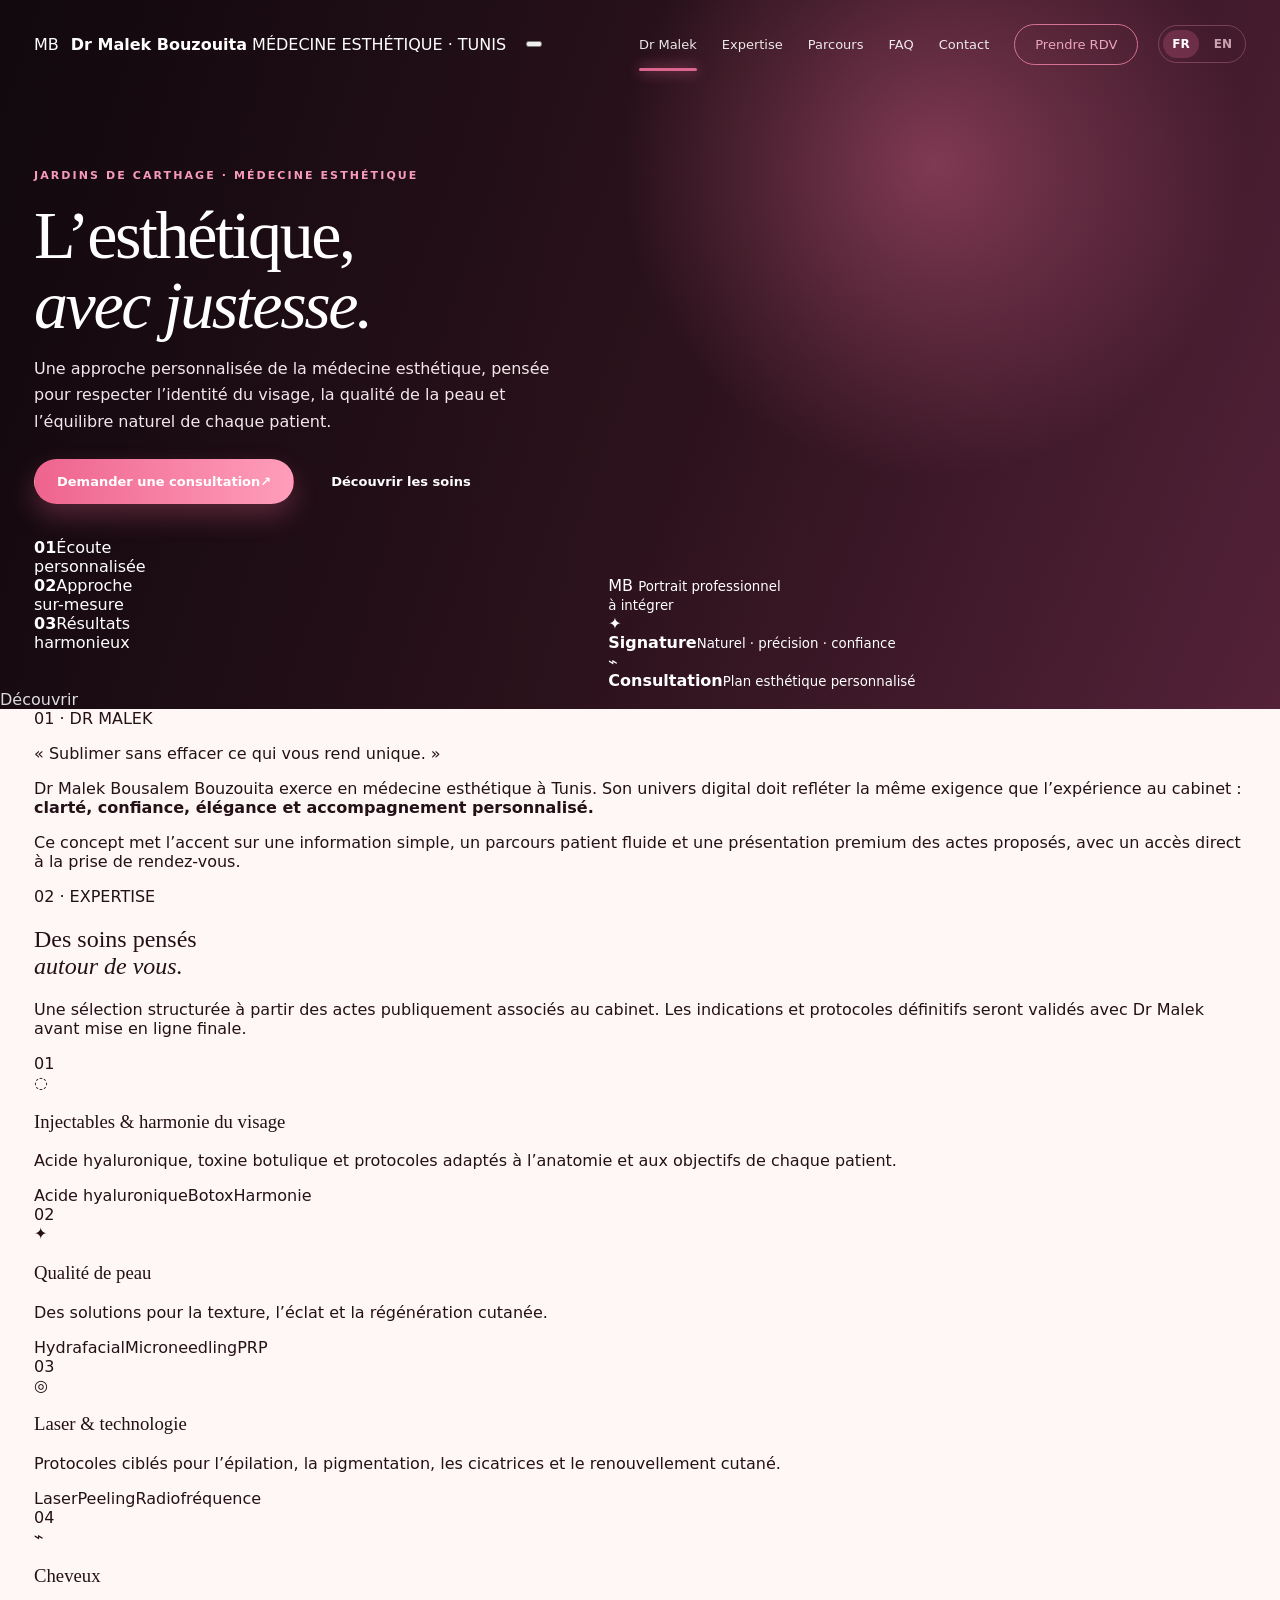
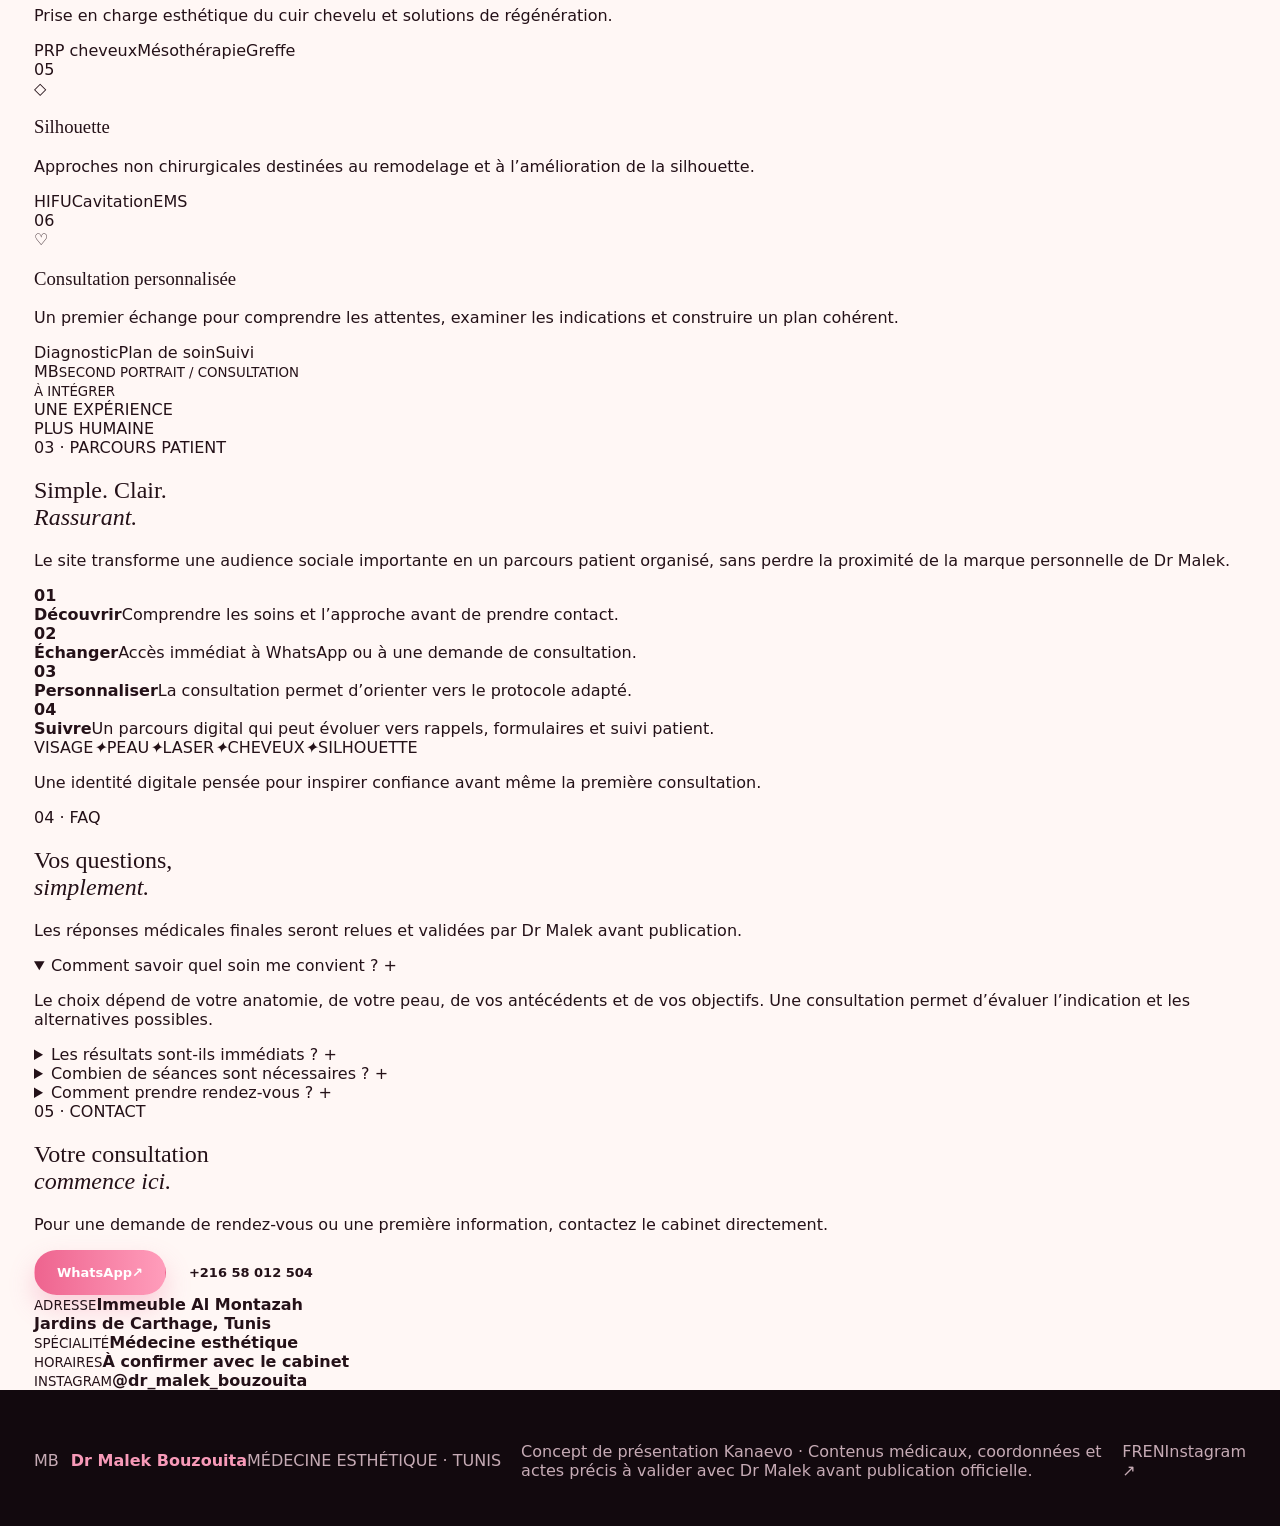
==== commit 62bacfa4: "Build Dr Malek Bouzouita premium concept homepage" ====
--- a/index.html
+++ b/index.html
@@ -1,284 +1,175 @@
 <!doctype html>
 <html lang="fr">
-  <head>
-    <meta charset="utf-8" />
-    <meta name="viewport" content="width=device-width, initial-scale=1" />
-    <meta name="theme-color" content="#1b0d13" />
-    <title>Dr Meriem Hsairi - Chirurgie & Médecine Esthétique</title>
-    <meta
-      name="description"
-      content="Présentation premium de Dr Meriem Hsairi, chirurgie générale et médecine esthétique."
-    />
-    <link rel="canonical" href="https://dr-meriem-hsairi.vercel.app/" />
-    <link rel="alternate" hreflang="fr" href="https://dr-meriem-hsairi.vercel.app/" />
-    <link rel="alternate" hreflang="en" href="https://dr-meriem-hsairi.vercel.app/en/" />
-    <link rel="stylesheet" href="/styles.css" />
-  </head>
-  <body>
-    <header class="hero" id="accueil">
-      <div class="shell">
-        <nav class="nav" aria-label="Navigation principale">
-          <a class="brand" href="#accueil" aria-label="Dr Meriem Hsairi">
-            <div class="mh">MH</div>
-            <div>
-              <div class="brand-title">Dr Meriem Hsairi</div>
-              <div class="brand-sub">CHIRURGIENNE GÉNÉRALE · MÉDECINE ESTHÉTIQUE</div>
-            </div>
-          </a>
-          <div class="navlinks">
-            <a href="#accueil">Accueil</a>
-            <a href="#apropos">À propos</a>
-            <a href="#expertise">Chirurgie</a>
-            <a href="#expertise">Médecine Esthétique</a>
-            <a href="#parcours">Technologies</a>
-            <a href="#contact">Contact</a>
-            <a class="nav-cta" href="#contact">Prendre RDV</a>
+<head>
+  <meta charset="utf-8" />
+  <meta name="viewport" content="width=device-width, initial-scale=1" />
+  <meta name="theme-color" content="#17120f" />
+  <meta name="robots" content="noindex,nofollow" />
+  <title>Dr Malek Bousalem Bouzouita — Médecine Esthétique</title>
+  <meta name="description" content="Concept premium pour Dr Malek Bousalem Bouzouita, médecin esthétique aux Jardins de Carthage, Tunis." />
+  <link rel="stylesheet" href="/styles.css" />
+</head>
+<body>
+  <header class="hero" id="accueil">
+    <div class="noise"></div>
+    <div class="shell">
+      <nav class="nav" aria-label="Navigation principale">
+        <a class="brand" href="#accueil" aria-label="Dr Malek Bousalem Bouzouita">
+          <div class="monogram" aria-hidden="true">MB</div>
+          <div class="brand-copy">
+            <strong>Dr Malek Bouzouita</strong>
+            <span>MÉDECINE ESTHÉTIQUE · TUNIS</span>
           </div>
-          <div class="lang-switch" aria-label="Choix de langue">
-            <a class="active" href="/" aria-current="page">FR</a>
-            <a href="/en/">EN</a>
+        </a>
+        <button class="menu-btn" type="button" aria-label="Ouvrir le menu" onclick="toggleMenu()"><span></span><span></span></button>
+        <div class="navlinks" id="navlinks">
+          <a href="#apropos" onclick="closeMenu()">Dr Malek</a>
+          <a href="#expertise" onclick="closeMenu()">Expertise</a>
+          <a href="#experience" onclick="closeMenu()">Parcours</a>
+          <a href="#faq" onclick="closeMenu()">FAQ</a>
+          <a href="#contact" onclick="closeMenu()">Contact</a>
+          <a class="nav-cta" href="https://wa.me/21658012504" target="_blank" rel="noopener">Prendre RDV</a>
+        </div>
+        <div class="lang-switch" aria-label="Choix de langue">
+          <a class="active" href="/">FR</a><a href="/en/">EN</a>
+        </div>
+      </nav>
+
+      <div class="hero-grid">
+        <div class="hero-copy reveal">
+          <div class="eyebrow"><i></i> Jardins de Carthage · Médecine esthétique</div>
+          <h1>L’esthétique,<br><em>avec justesse.</em></h1>
+          <p class="lead">Une approche personnalisée de la médecine esthétique, pensée pour respecter l’identité du visage, la qualité de la peau et l’équilibre naturel de chaque patient.</p>
+          <div class="actions">
+            <a class="btn primary" href="https://wa.me/21658012504" target="_blank" rel="noopener">Demander une consultation <span>↗</span></a>
+            <a class="btn ghost" href="#expertise">Découvrir les soins</a>
           </div>
-        </nav>
+          <div class="trust-row">
+            <div><b>01</b><span>Écoute<br>personnalisée</span></div>
+            <div><b>02</b><span>Approche<br>sur-mesure</span></div>
+            <div><b>03</b><span>Résultats<br>harmonieux</span></div>
+          </div>
+        </div>
 
-        <div class="hero-grid">
-          <div class="hero-copy fade">
-            <div class="eyebrow">Expertise · précision · résultats naturels.</div>
-            <h1>La chirurgie <span>au service de votre confiance.</span></h1>
-            <p class="lead">
-              Dr Meriem Hsairi, chirurgienne générale et médecin esthétique, vous
-              accompagne avec une approche sur-mesure, humaine et élégante.
-            </p>
-            <div class="actions">
-              <button class="btn primary" type="button" onclick="openContact()">Prendre RDV</button>
-              <a class="btn outline" href="#expertise">Découvrir les soins</a>
-            </div>
-            <div class="proofs">
-              <div class="proof">
-                <div class="proof-ico">♡</div>
-                <div>
-                  <b>Approche personnalisée</b>
-                  <small>Chaque plan est unique</small>
-                </div>
-              </div>
-              <div class="proof">
-                <div class="proof-ico">✦</div>
-                <div>
-                  <b>Expertise médicale</b>
-                  <small>Chirurgie & esthétique</small>
-                </div>
-              </div>
-              <div class="proof">
-                <div class="proof-ico">◇</div>
-                <div>
-                  <b>Résultats naturels</b>
-                  <small>Harmonie & sécurité</small>
-                </div>
-              </div>
-              <div class="proof">
-                <div class="proof-ico">✓</div>
-                <div>
-                  <b>Suivi sur-mesure</b>
-                  <small>Avant, pendant et après</small>
-                </div>
-              </div>
+        <div class="portrait-stage reveal" aria-label="Emplacement réservé à la photo professionnelle de Dr Malek">
+          <div class="halo halo-a"></div><div class="halo halo-b"></div>
+          <div class="portrait-frame">
+            <div class="portrait-placeholder">
+              <span class="placeholder-monogram">MB</span>
+              <small>Portrait professionnel<br>à intégrer</small>
             </div>
           </div>
-          <div class="hero-image-wrap">
-            <img
-              class="hero-image"
-              src="/assets/dr-meriem-hero.png"
-              alt="Dr Meriem Hsairi dans un cabinet médical premium"
-              fetchpriority="high"
-              decoding="async"
-            />
+          <div class="floating-card fc-top"><span>✦</span><div><b>Signature</b><small>Naturel · précision · confiance</small></div></div>
+          <div class="floating-card fc-bottom"><span>⌁</span><div><b>Consultation</b><small>Plan esthétique personnalisé</small></div></div>
+        </div>
+      </div>
+    </div>
+    <div class="scroll-cue"><span></span> Découvrir</div>
+  </header>
+
+  <main>
+    <section class="intro" id="apropos">
+      <div class="shell intro-grid reveal">
+        <div class="section-label">01 · DR MALEK</div>
+        <div class="intro-main">
+          <p class="big-quote">« Sublimer sans effacer ce qui vous rend unique. »</p>
+          <div class="intro-columns">
+            <p>Dr Malek Bousalem Bouzouita exerce en médecine esthétique à Tunis. Son univers digital doit refléter la même exigence que l’expérience au cabinet&nbsp;: <strong>clarté, confiance, élégance et accompagnement personnalisé.</strong></p>
+            <p>Ce concept met l’accent sur une information simple, un parcours patient fluide et une présentation premium des actes proposés, avec un accès direct à la prise de rendez-vous.</p>
           </div>
         </div>
       </div>
-    </header>
+    </section>
 
-    <main>
-      <section class="about" id="apropos">
-        <div class="shell about-grid fade">
-          <div class="consult-card">
-            <img
-              src="/assets/dr-meriem-consultation.png"
-              alt="Dr Meriem Hsairi en consultation"
-              loading="lazy"
-              decoding="async"
-            />
-          </div>
-          <div class="about-copy">
-            <div class="kicker">À propos</div>
-            <h2>Une expertise médicale, <span class="pink">une approche humaine.</span></h2>
-            <p>
-              Chirurgienne générale de formation, Dr Meriem Hsairi associe rigueur
-              médicale, écoute et sens esthétique. Son parcours inclut une activité
-              documentée en chirurgie générale à Tunis.
-            </p>
-            <div class="checks">
-              <div class="check">Diplômée / formée en chirurgie générale - Tunisie</div>
-              <div class="check">Pratique de la médecine esthétique</div>
-              <div class="check">Parcours documenté à l'Hôpital Charles Nicolle - Tunis</div>
-              <div class="check">Service de Chirurgie B - Hôpital La Rabta</div>
-              <div class="check">Approche personnalisée et confidentielle</div>
-              <div class="check">Suivi médical attentif</div>
-            </div>
-            <button class="mini-cta" type="button" onclick="openContact()">
-              En savoir plus sur mon parcours
-            </button>
-            <div class="about-stats">
-              <div class="mini-stat">
-                <i>✚</i>
-                <div><b>Chirurgie</b><span>Formation générale</span></div>
-              </div>
-              <div class="mini-stat">
-                <i>✦</i>
-                <div><b>Esthétique</b><span>Approche sur-mesure</span></div>
-              </div>
-              <div class="mini-stat">
-                <i>♡</i>
-                <div><b>Écoute</b><span>Consultation personnalisée</span></div>
-              </div>
-              <div class="mini-stat">
-                <i>✓</i>
-                <div><b>Suivi</b><span>Parcours attentif</span></div>
-              </div>
-            </div>
+    <section class="expertise" id="expertise">
+      <div class="shell">
+        <div class="section-head reveal">
+          <div><div class="section-label light">02 · EXPERTISE</div><h2>Des soins pensés<br><em>autour de vous.</em></h2></div>
+          <p>Une sélection structurée à partir des actes publiquement associés au cabinet. Les indications et protocoles définitifs seront validés avec Dr Malek avant mise en ligne finale.</p>
+        </div>
+        <div class="service-grid reveal">
+          <article class="service-card featured"><span class="service-no">01</span><div class="service-symbol">◌</div><h3>Injectables & harmonie du visage</h3><p>Acide hyaluronique, toxine botulique et protocoles adaptés à l’anatomie et aux objectifs de chaque patient.</p><div class="tags"><span>Acide hyaluronique</span><span>Botox</span><span>Harmonie</span></div></article>
+          <article class="service-card"><span class="service-no">02</span><div class="service-symbol">✦</div><h3>Qualité de peau</h3><p>Des solutions pour la texture, l’éclat et la régénération cutanée.</p><div class="tags"><span>Hydrafacial</span><span>Microneedling</span><span>PRP</span></div></article>
+          <article class="service-card"><span class="service-no">03</span><div class="service-symbol">◎</div><h3>Laser & technologie</h3><p>Protocoles ciblés pour l’épilation, la pigmentation, les cicatrices et le renouvellement cutané.</p><div class="tags"><span>Laser</span><span>Peeling</span><span>Radiofréquence</span></div></article>
+          <article class="service-card"><span class="service-no">04</span><div class="service-symbol">⌁</div><h3>Cheveux</h3><p>Prise en charge esthétique du cuir chevelu et solutions de régénération.</p><div class="tags"><span>PRP cheveux</span><span>Mésothérapie</span><span>Greffe</span></div></article>
+          <article class="service-card"><span class="service-no">05</span><div class="service-symbol">◇</div><h3>Silhouette</h3><p>Approches non chirurgicales destinées au remodelage et à l’amélioration de la silhouette.</p><div class="tags"><span>HIFU</span><span>Cavitation</span><span>EMS</span></div></article>
+          <article class="service-card"><span class="service-no">06</span><div class="service-symbol">♡</div><h3>Consultation personnalisée</h3><p>Un premier échange pour comprendre les attentes, examiner les indications et construire un plan cohérent.</p><div class="tags"><span>Diagnostic</span><span>Plan de soin</span><span>Suivi</span></div></article>
+        </div>
+      </div>
+    </section>
+
+    <section class="experience" id="experience">
+      <div class="shell experience-grid reveal">
+        <div class="experience-visual">
+          <div class="visual-card vc-main"><span>MB</span><small>SECOND PORTRAIT / CONSULTATION<br>À INTÉGRER</small></div>
+          <div class="visual-ring"></div>
+          <div class="micro-note">UNE EXPÉRIENCE<br>PLUS HUMAINE</div>
+        </div>
+        <div class="experience-copy">
+          <div class="section-label">03 · PARCOURS PATIENT</div>
+          <h2>Simple. Clair.<br><em>Rassurant.</em></h2>
+          <p class="experience-lead">Le site transforme une audience sociale importante en un parcours patient organisé, sans perdre la proximité de la marque personnelle de Dr Malek.</p>
+          <div class="steps">
+            <div class="step"><b>01</b><div><strong>Découvrir</strong><span>Comprendre les soins et l’approche avant de prendre contact.</span></div></div>
+            <div class="step"><b>02</b><div><strong>Échanger</strong><span>Accès immédiat à WhatsApp ou à une demande de consultation.</span></div></div>
+            <div class="step"><b>03</b><div><strong>Personnaliser</strong><span>La consultation permet d’orienter vers le protocole adapté.</span></div></div>
+            <div class="step"><b>04</b><div><strong>Suivre</strong><span>Un parcours digital qui peut évoluer vers rappels, formulaires et suivi patient.</span></div></div>
           </div>
         </div>
-      </section>
+      </div>
+    </section>
 
-      <section class="services" id="expertise">
-        <div class="shell">
-          <div class="services-head fade">
-            <div class="kicker">Mes spécialités</div>
-            <h2>Chirurgie & Médecine Esthétique <span class="pink">sur-mesure</span></h2>
-            <p>
-              Une présentation claire des grands axes d'expertise. Les actes précis,
-              technologies et indications peuvent être validés avec le Dr avant la
-              mise en ligne définitive.
-            </p>
-          </div>
-          <div class="cards fade">
-            <div class="card">
-              <div class="card-icon">✦</div>
-              <h3>Chirurgie générale</h3>
-              <p>Présentation du parcours chirurgical, de la consultation à l'accompagnement postopératoire.</p>
-            </div>
-            <div class="card">
-              <div class="card-icon">◌</div>
-              <h3>Médecine esthétique</h3>
-              <p>Une approche pensée pour préserver l'harmonie, le naturel et la confiance.</p>
-            </div>
-            <div class="card">
-              <div class="card-icon">◇</div>
-              <h3>Silhouette</h3>
-              <p>Une section premium dédiée aux solutions corporelles réellement proposées au cabinet.</p>
-            </div>
-            <div class="card">
-              <div class="card-icon">♧</div>
-              <h3>Visage</h3>
-              <p>Information esthétique personnalisée selon l'anatomie et les attentes du patient.</p>
-            </div>
-            <div class="card">
-              <div class="card-icon">⌁</div>
-              <h3>Consultation</h3>
-              <p>Un premier échange structuré pour comprendre les besoins et définir la meilleure orientation.</p>
-            </div>
-            <div class="card">
-              <div class="card-icon">◎</div>
-              <h3>Technologies</h3>
-              <p>Un espace pour valoriser les équipements effectivement utilisés par le Dr.</p>
-            </div>
-          </div>
-        </div>
-      </section>
+    <section class="manifesto">
+      <div class="shell reveal">
+        <div class="manifesto-line"><span>VISAGE</span><i>✦</i><span>PEAU</span><i>✦</i><span>LASER</span><i>✦</i><span>CHEVEUX</span><i>✦</i><span>SILHOUETTE</span></div>
+        <p>Une identité digitale pensée pour inspirer confiance avant même la première consultation.</p>
+      </div>
+    </section>
 
-      <section class="journey" id="parcours">
-        <div class="shell journey-grid fade">
-          <div>
-            <div class="kicker">Confiance & parcours</div>
-            <h2>Une présence digitale à la hauteur de <span class="pink">son expertise.</span></h2>
-            <p>
-              Le site a été conçu comme une expérience médicale premium : navigation
-              simple, image rassurante, présentation claire du parcours et accès
-              rapide à la prise de rendez-vous.
-            </p>
-          </div>
-          <div class="journey-panels">
-            <div class="jpanel"><b>01</b><span>Profil médical clair et crédible</span></div>
-            <div class="jpanel"><b>02</b><span>Expérience mobile premium</span></div>
-            <div class="jpanel"><b>03</b><span>Prise de rendez-vous simplifiée</span></div>
-            <div class="jpanel"><b>04</b><span>Sections médicales faciles à valider</span></div>
-          </div>
-        </div>
-      </section>
-
-      <section class="cta" id="contact">
-        <div class="fade">
-          <div class="kicker">Prendre rendez-vous</div>
-          <h2>Un accompagnement médical pensé autour de vous.</h2>
-          <p>
-            Les coordonnées, horaires et lien WhatsApp définitifs seront ajoutés
-            après validation par Dr Meriem Hsairi.
-          </p>
-          <button class="btn primary" type="button" onclick="openContact()">Contacter le cabinet</button>
-        </div>
-      </section>
-    </main>
-
-    <footer class="footer">
-      <div class="shell footer-logo-wrap">
-        <img
-          class="footer-logo"
-          src="/assets/dr-meriem-logo.png"
-          alt="Logo Dr Meriem Hsairi"
-          loading="lazy"
-          decoding="async"
-        />
-      </div>
-      <div class="shell footer-inner">
-        <div>
-          <strong>MH · Dr Meriem Hsairi</strong><br />
-          <small>Chirurgie générale · Médecine esthétique</small>
-        </div>
-        <div class="footer-side">
-          <div class="footer-lang">
-            <a class="active" href="/" aria-current="page">FR</a>
-            <a href="/en/">EN</a>
-          </div>
-          <small>Concept de présentation - coordonnées et actes précis à valider avec le Dr.</small>
+    <section class="faq" id="faq">
+      <div class="shell faq-grid reveal">
+        <div><div class="section-label">04 · FAQ</div><h2>Vos questions,<br><em>simplement.</em></h2><p>Les réponses médicales finales seront relues et validées par Dr Malek avant publication.</p></div>
+        <div class="accordion">
+          <details open><summary>Comment savoir quel soin me convient ? <span>+</span></summary><p>Le choix dépend de votre anatomie, de votre peau, de vos antécédents et de vos objectifs. Une consultation permet d’évaluer l’indication et les alternatives possibles.</p></details>
+          <details><summary>Les résultats sont-ils immédiats ? <span>+</span></summary><p>Cela varie selon l’acte. Certains résultats sont visibles rapidement, tandis que d’autres évoluent progressivement. Le calendrier attendu est expliqué pendant la consultation.</p></details>
+          <details><summary>Combien de séances sont nécessaires ? <span>+</span></summary><p>Le nombre de séances dépend du traitement et de la réponse individuelle. Un protocole personnalisé est défini après évaluation.</p></details>
+          <details><summary>Comment prendre rendez-vous ? <span>+</span></summary><p>Vous pouvez contacter directement le cabinet au +216 58 012 504 ou utiliser le bouton WhatsApp disponible sur le site.</p></details>
         </div>
       </div>
-    </footer>
+    </section>
 
-    <div class="modal" id="modal" onclick="if(event.target===this)closeContact()">
-      <div class="dialog">
-        <div class="kicker">Rendez-vous</div>
-        <h3>Coordonnées à confirmer</h3>
-        <p>
-          Le numéro WhatsApp, le téléphone, l'adresse du cabinet et les horaires
-          seront activés dès validation par Dr Meriem Hsairi.
-        </p>
-        <button class="btn primary" type="button" onclick="closeContact()">Fermer</button>
+    <section class="contact" id="contact">
+      <div class="shell contact-card reveal">
+        <div class="contact-copy">
+          <div class="section-label light">05 · CONTACT</div>
+          <h2>Votre consultation<br><em>commence ici.</em></h2>
+          <p>Pour une demande de rendez-vous ou une première information, contactez le cabinet directement.</p>
+          <div class="contact-actions"><a class="btn primary pale" href="https://wa.me/21658012504" target="_blank" rel="noopener">WhatsApp <span>↗</span></a><a class="btn line" href="tel:+21658012504">+216 58 012 504</a></div>
+        </div>
+        <div class="contact-info">
+          <div><small>ADRESSE</small><strong>Immeuble Al Montazah<br>Jardins de Carthage, Tunis</strong></div>
+          <div><small>SPÉCIALITÉ</small><strong>Médecine esthétique</strong></div>
+          <div><small>HORAIRES</small><strong>À confirmer avec le cabinet</strong></div>
+          <div><small>INSTAGRAM</small><strong>@dr_malek_bouzouita</strong></div>
+        </div>
       </div>
+    </section>
+  </main>
+
+  <footer class="footer">
+    <div class="shell footer-inner">
+      <a class="brand footer-brand" href="#accueil"><div class="monogram">MB</div><div class="brand-copy"><strong>Dr Malek Bouzouita</strong><span>MÉDECINE ESTHÉTIQUE · TUNIS</span></div></a>
+      <p>Concept de présentation Kanaevo · Contenus médicaux, coordonnées et actes précis à valider avec Dr Malek avant publication officielle.</p>
+      <div class="footer-links"><a href="/">FR</a><a href="/en/">EN</a><a href="https://www.instagram.com/dr_malek_bouzouita/" target="_blank" rel="noopener">Instagram ↗</a></div>
     </div>
+  </footer>
 
-    <script>
-      function openContact() {
-        document.getElementById("modal").classList.add("show");
-      }
-      function closeContact() {
-        document.getElementById("modal").classList.remove("show");
-      }
-      const io = new IntersectionObserver(
-        (entries) =>
-          entries.forEach((entry) => {
-            if (entry.isIntersecting) entry.target.classList.add("on");
-          }),
-        { threshold: 0.12 }
-      );
-      document.querySelectorAll(".fade").forEach((el) => io.observe(el));
-    </script>
-  </body>
-</html>
+  <script>
+    function toggleMenu(){document.getElementById('navlinks').classList.toggle('open')}
+    function closeMenu(){document.getElementById('navlinks').classList.remove('open')}
+    const io=new IntersectionObserver(entries=>entries.forEach(e=>{if(e.isIntersecting)e.target.classList.add('visible')}),{threshold:.12});
+    document.querySelectorAll('.reveal').forEach(el=>io.observe(el));
+    document.querySelectorAll('details').forEach(d=>d.addEventListener('toggle',()=>{if(d.open)document.querySelectorAll('details').forEach(o=>{if(o!==d)o.open=false})}));
+  </script>
+</body>
+</html>
--- a/styles.css
+++ b/styles.css
@@ -87,7 +87,7 @@
 .mh {
   font: 58px / 1 Georgia, serif;
   color: #f799b7;
-  letter-spacing: -0.05em;
+  letter-spacing: 0;
 }
 
 .brand-title {
@@ -327,6 +327,7 @@
   border-radius: 4px;
   overflow: hidden;
   min-height: 390px;
+  background: #f6e8ec url("/assets/dr-meriem-consultation.png") center / cover no-repeat;
   box-shadow: 0 14px 40px rgba(40, 14, 25, 0.08);
 }
 
@@ -781,12 +782,48 @@
 }
 
 @media (max-width: 520px) {
+  .nav {
+    display: grid;
+    grid-template-columns: minmax(0, 1fr) auto;
+    height: auto;
+    align-items: start;
+    gap: 8px;
+    padding: 18px 0 12px;
+  }
+
+  .brand {
+    grid-column: 1;
+    flex: 1 1 auto;
+    min-width: 0;
+    max-width: 100%;
+    gap: 8px;
+  }
+
+  .brand > div:last-child {
+    min-width: 0;
+  }
+
+  .brand-sub {
+    max-width: 100%;
+    white-space: nowrap;
+    overflow: hidden;
+    text-overflow: ellipsis;
+  }
+
   .navlinks {
     display: none;
   }
 
   .lang-switch {
+    grid-column: 2;
+    position: relative;
+    justify-self: end;
+    align-self: start;
+    flex: 0 0 auto;
     font-size: 11px;
+    z-index: 40;
+    background: rgba(18, 9, 14, 0.94);
+    box-shadow: 0 8px 22px rgba(0, 0, 0, 0.24);
   }
 
   .lang-switch a {
@@ -800,6 +837,33 @@
     max-width: 330px;
   }
 
+  .about-copy,
+  .about-grid,
+  .services-head,
+  .journey-grid,
+  .journey-panels,
+  .shell,
+  .cta {
+    width: 100%;
+    max-width: 100%;
+    min-width: 0;
+  }
+
+  .about-grid > *,
+  .journey-grid > *,
+  .cards > * {
+    min-width: 0;
+  }
+
+  .about h2,
+  .services h2,
+  .journey h2,
+  .cta h2 {
+    width: 100%;
+    max-width: 100%;
+    overflow-wrap: break-word;
+  }
+
   .lead {
     font-size: 14px;
     max-width: 330px;
@@ -831,7 +895,8 @@
   .about h2,
   .services h2,
   .journey h2 {
-    font-size: 36px;
+    font-size: 32px;
+    line-height: 1.12;
   }
 
   .cards {
@@ -839,6 +904,23 @@
   }
 
   .cta h2 {
-    font-size: 38px;
-  }
-}
+    font-size: 34px;
+  }
+}
+
+@media (max-width: 360px) {
+  .hero h1 {
+    font-size: 32px;
+  }
+
+  .about h2,
+  .services h2,
+  .journey h2 {
+    font-size: 30px;
+  }
+
+  .lang-switch a {
+    min-width: 28px;
+    padding: 5px 7px;
+  }
+}
